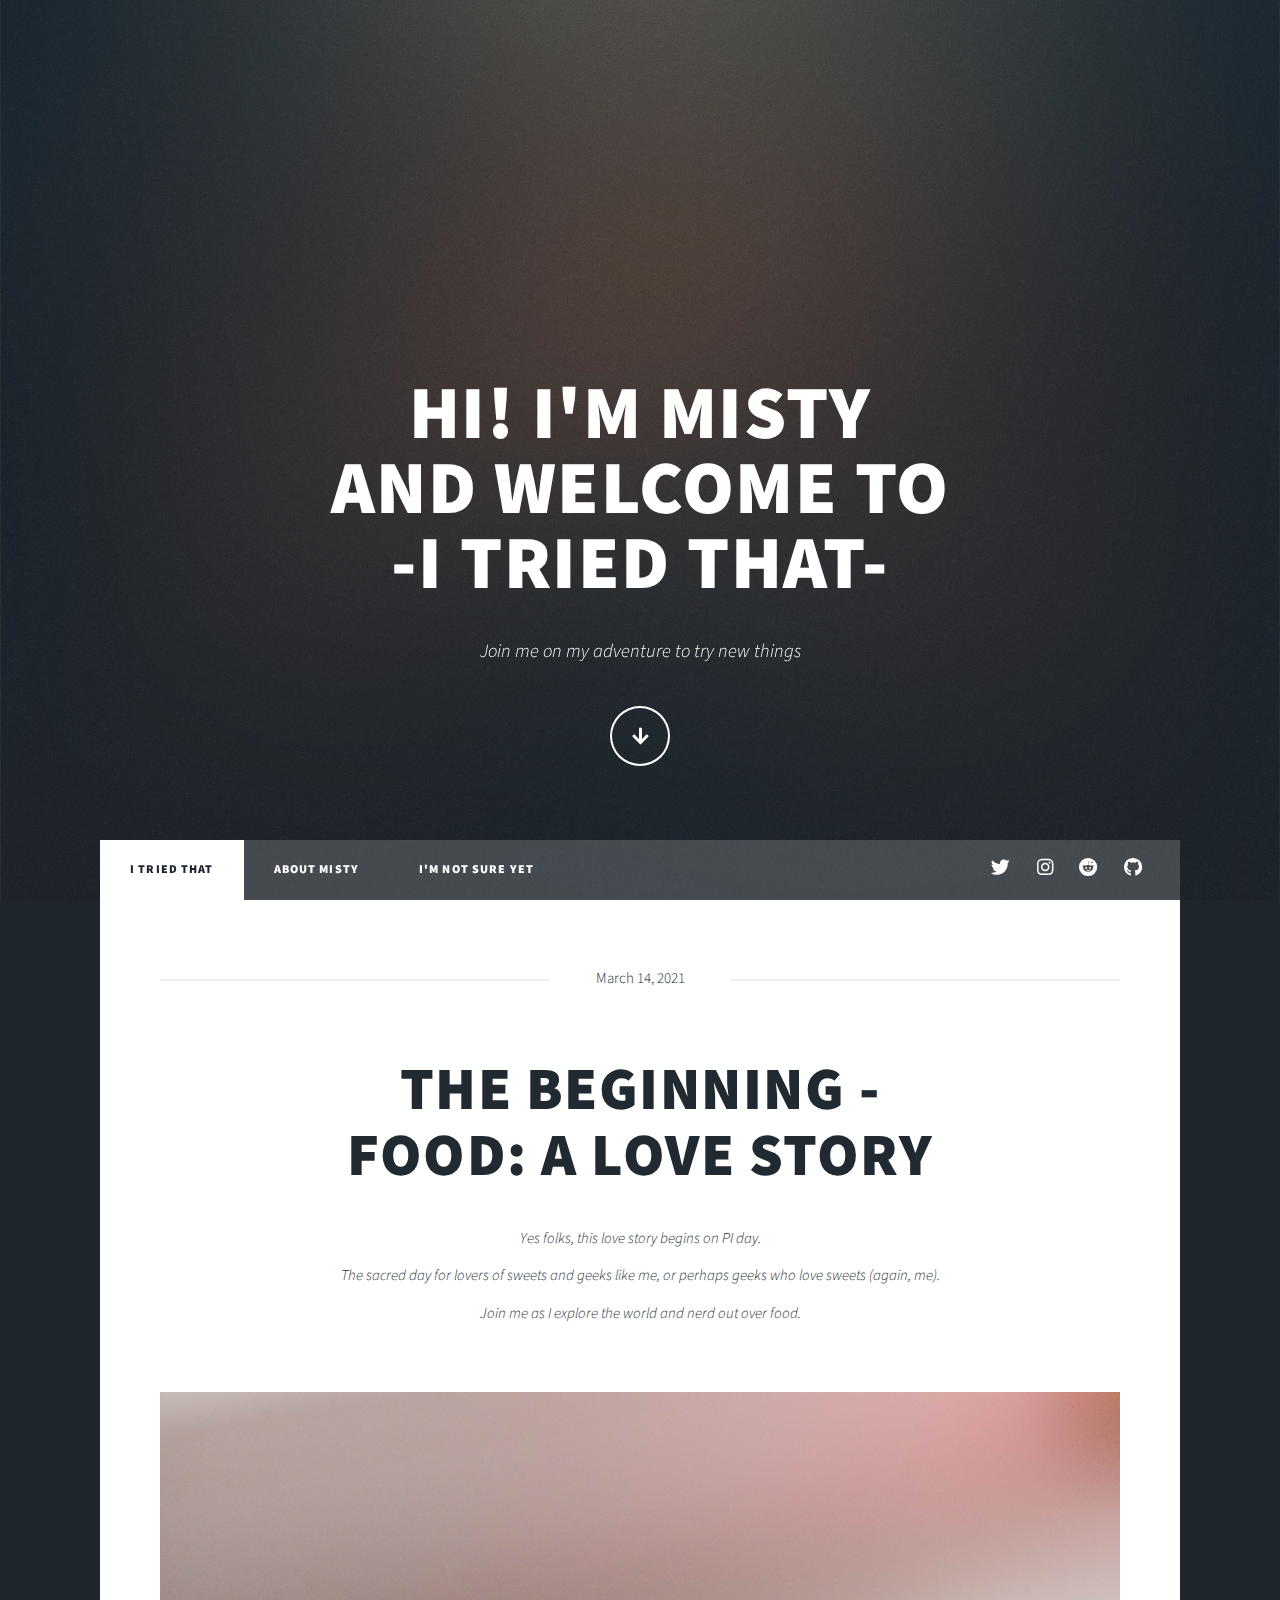
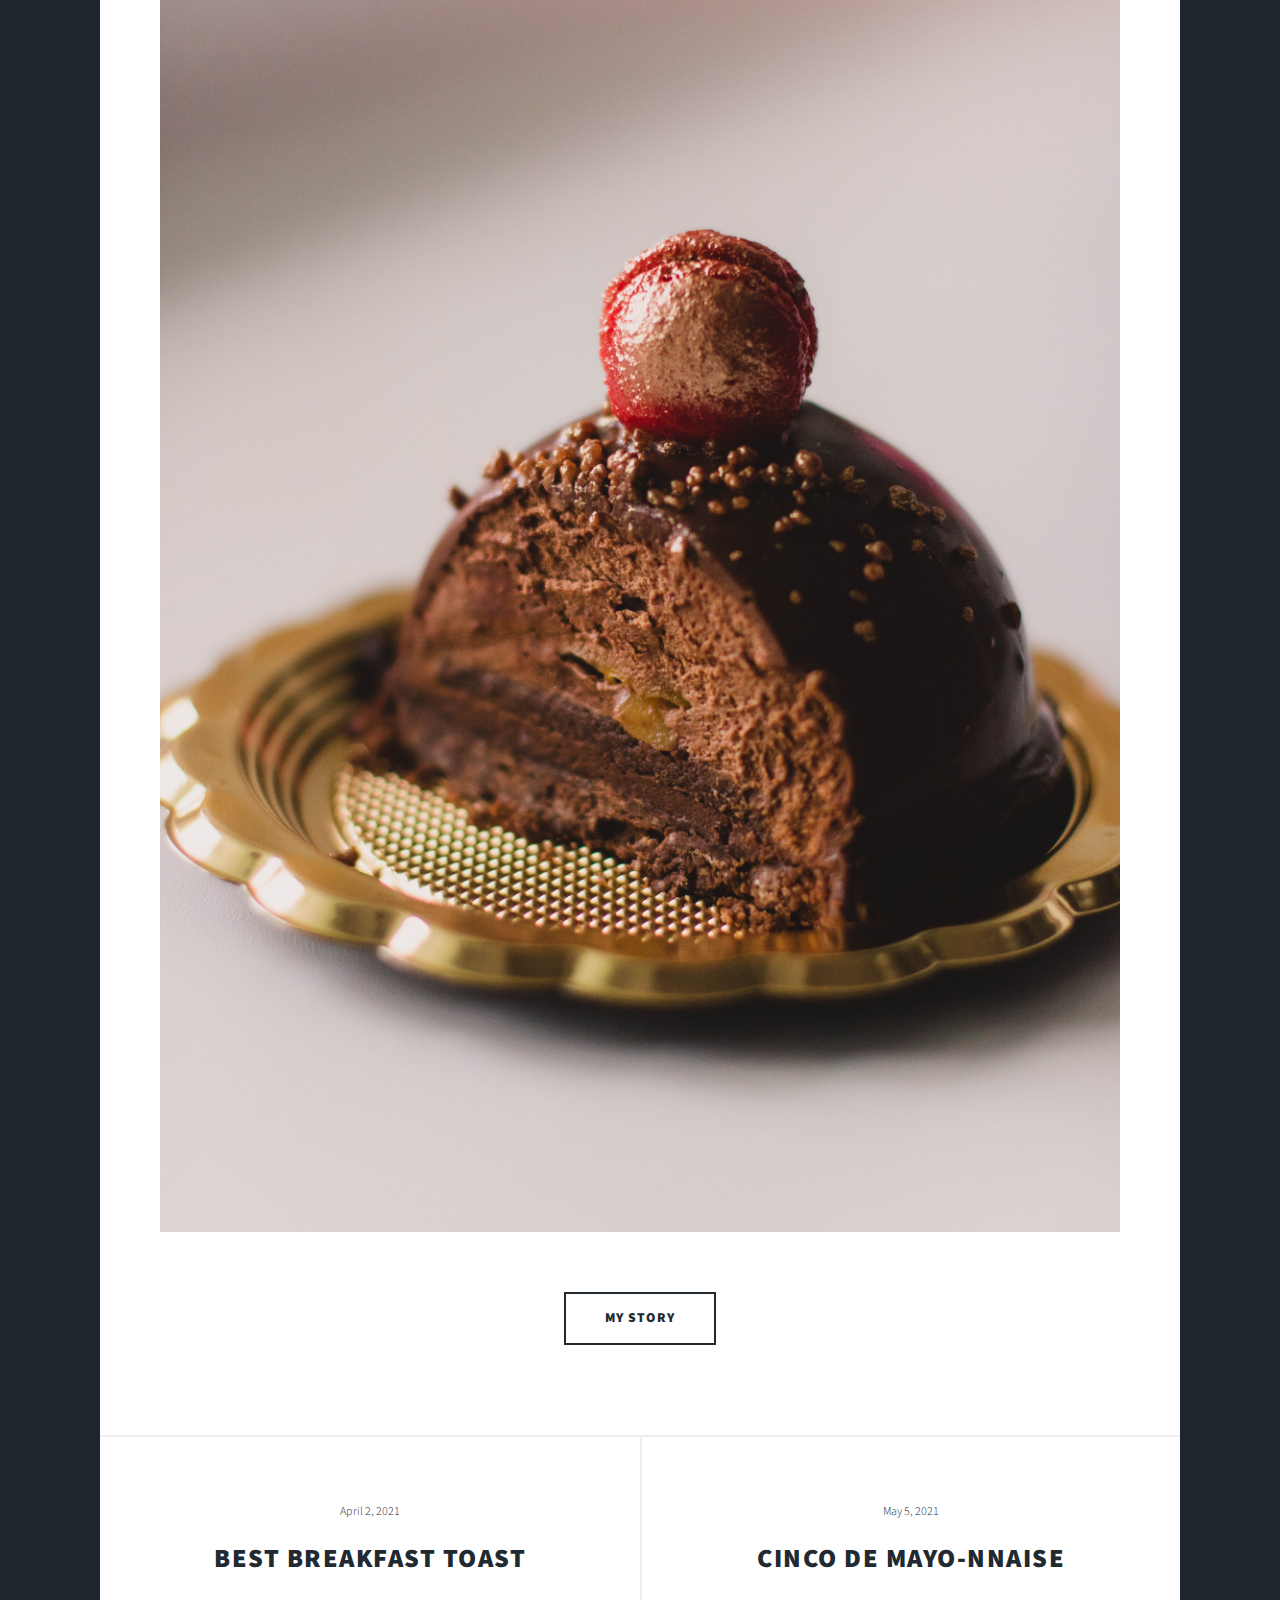
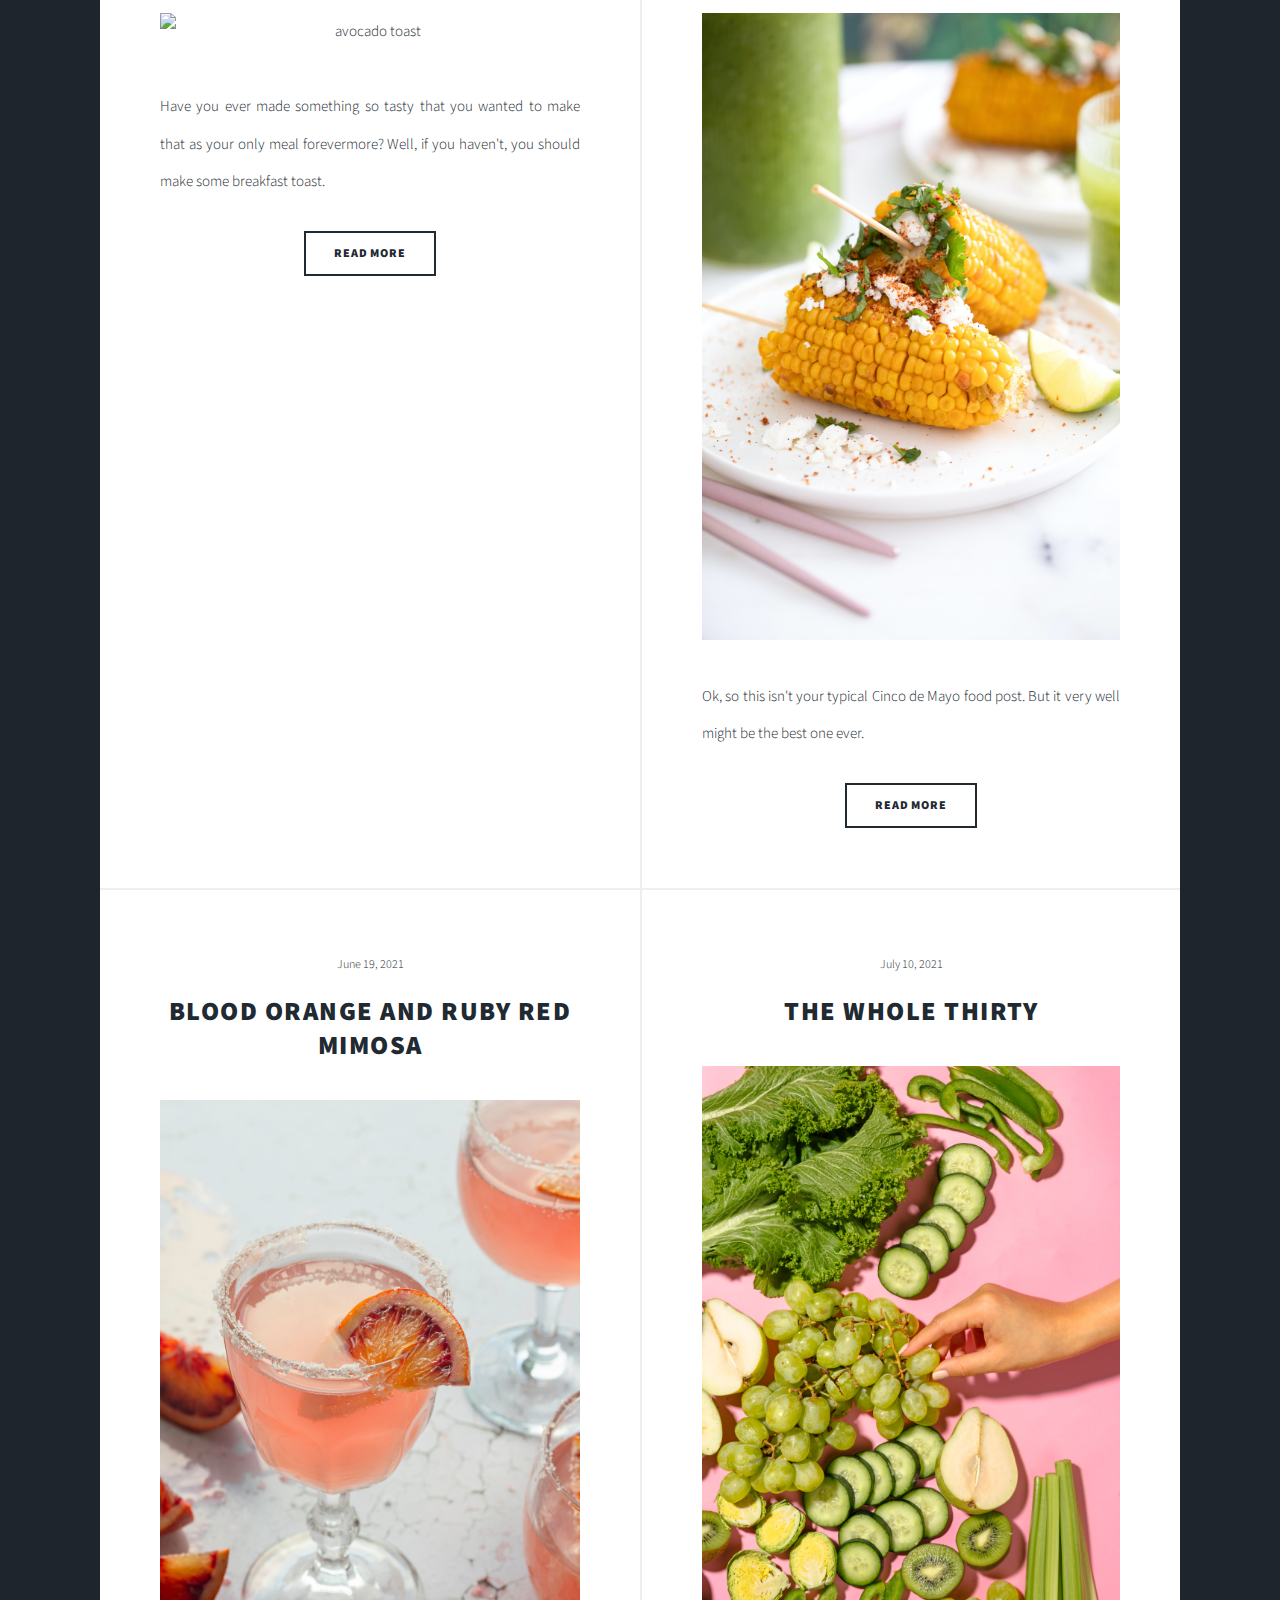
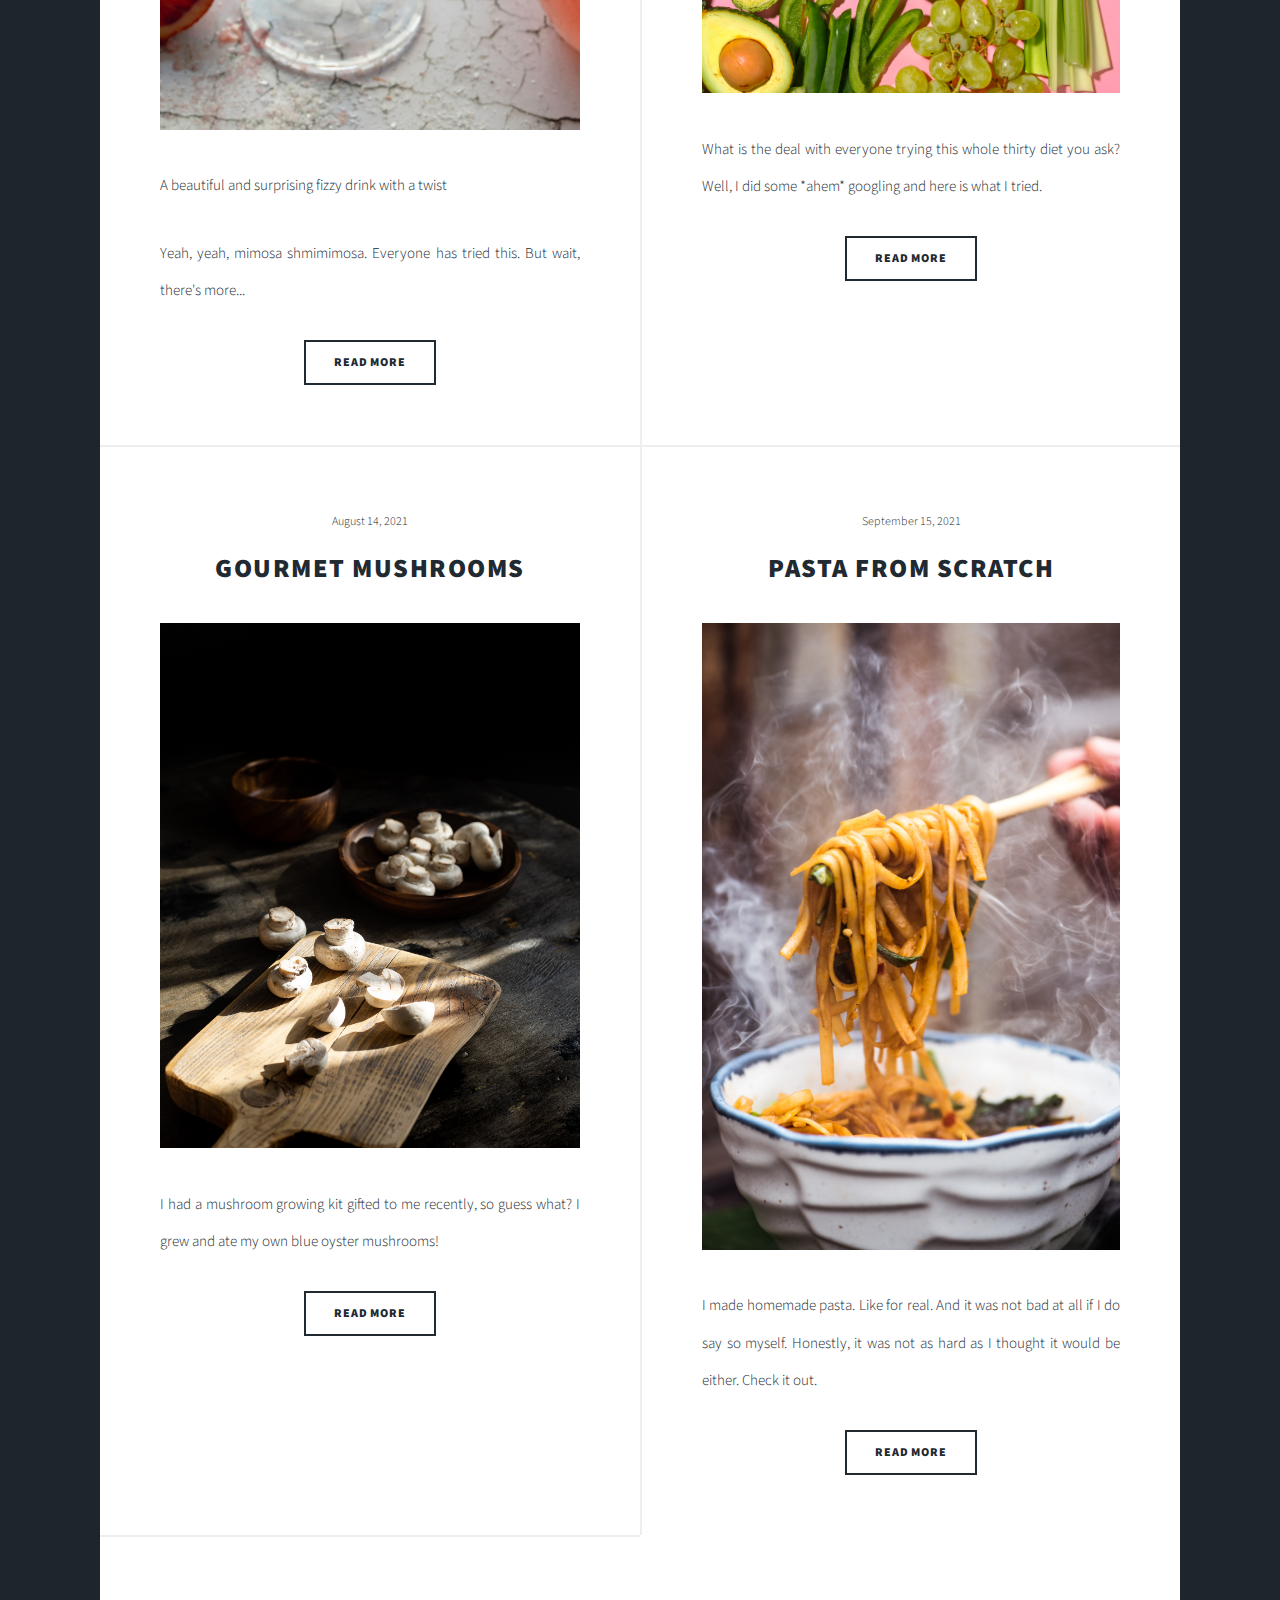
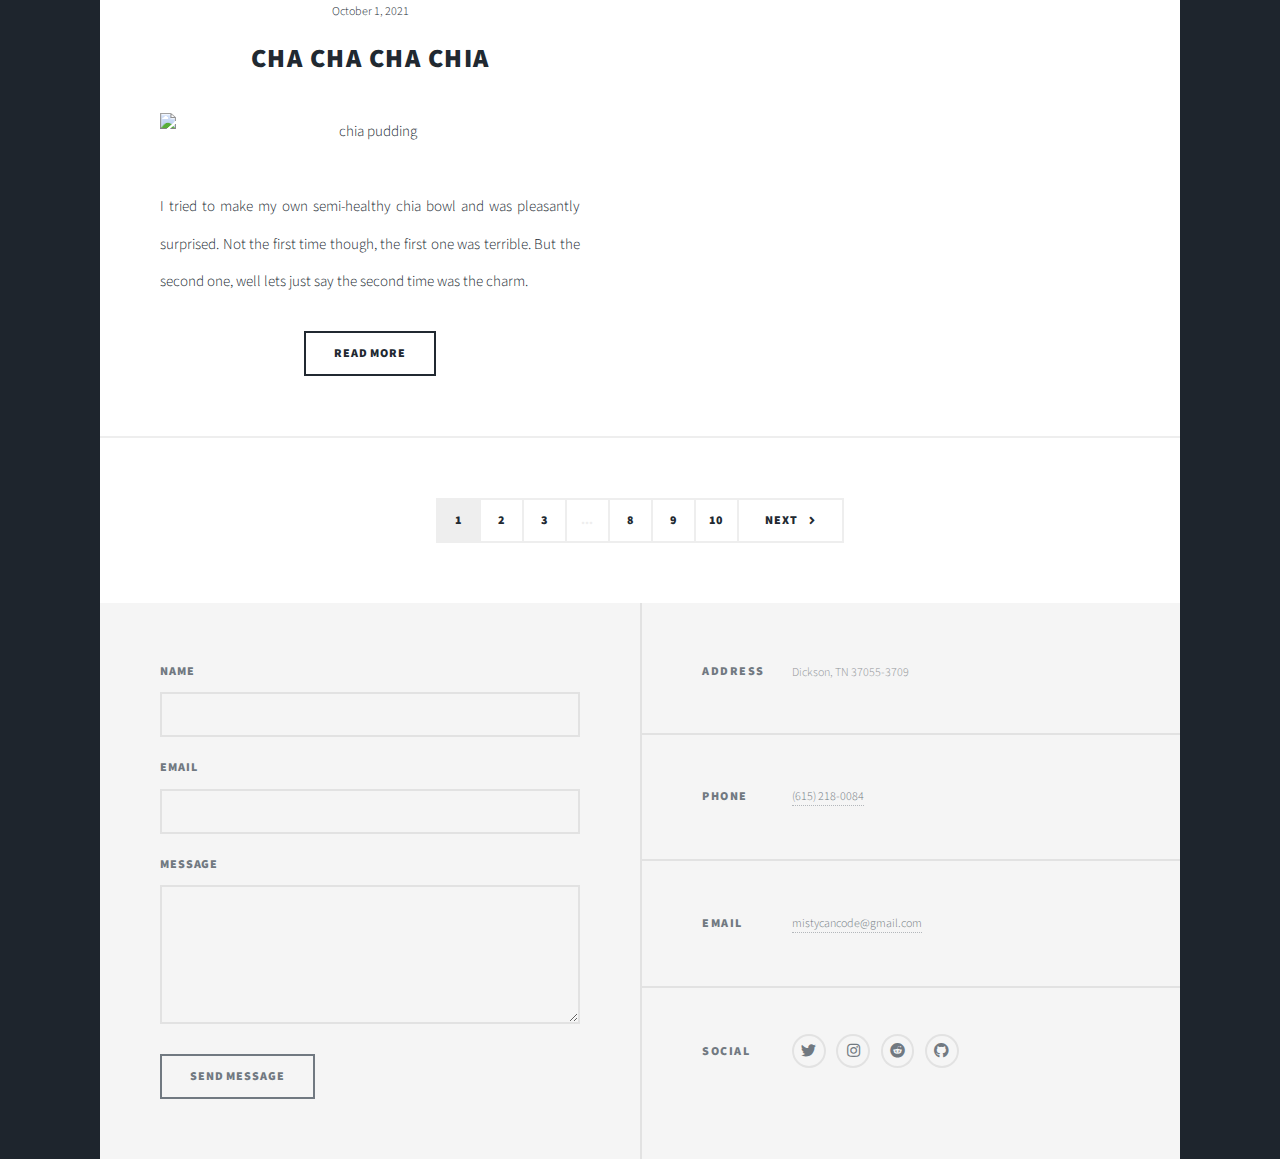
==== index.html @ fb995e31 "updated index page and all social links" ====
<!DOCTYPE HTML>

<html lang="en">
	<head>
		<title>I Tried That - The Blog</title>
		<meta charset="utf-8" />
		<meta name="viewport" content="width=device-width, initial-scale=1, user-scalable=no" />
		<link rel="stylesheet" href="css/food.css" />
		<noscript><link rel="stylesheet" href="css/noscript.css" /></noscript>
	</head>
	<body class="is-preload">

		<!-- Wrapper -->
			<div id="wrapper" class="fade-in">

				<!-- Intro -->
					<div id="intro">
						<h1>Hi! I'm Misty<br />and welcome to <br/>-i tried that-</h1>
						<p>Join me on my adventure to try new things</p>
						<ul class="actions">
							<li><a href="#header" class="button icon solid solo fa-arrow-down scrolly">Continue</a></li>
						</ul>
					</div>

				<!-- Header -->
					<header id="header">
						<a href="index.html" class="logo">I tried that!</a>
					</header>

				<!-- Nav -->
					<nav id="nav">
						<ul class="links">
							<li class="active"><a href="index.html">I tried that</a></li>
							<li><a href="about.html">about misty</a></li>
							<li><a href="elements.html">i'm not sure yet</a></li>
							<!-- <li class="active"><a href="chia.html">Posts</a></li> -->
						</ul>
						<ul class="icons">
							<li><a href="http://twitter.com/mistycancode" class="icon brands fa-twitter"><span class="label">Twitter</span></a></li>
							<li><a href="http://instagram.com/me_be_we_n_lee" class="icon brands fa-instagram"><span class="label">Instagram</span></a></li>
							<li><a href="http://reddit.com/imatropos" class="icon brands fa-reddit"><span class="label">Reddit</span></a></li>
							<li><a href="https://github.com/mistycancode" class="icon brands fa-github"><span class="label">GitHub</span></a></li>
						</ul>
					</nav>

				<!-- Main -->
					<div id="main">

						<!-- Featured Post -->
							<article class="post featured">
								<header class="major">
									<span class="date">March 14, 2021</span>
									<h2><a href="#">The beginning - <br />food: a love story</a></h2>
									<p>Yes folks, this love story begins on PI day. <br />
									The sacred day for lovers of sweets and geeks like me, or perhaps geeks who love sweets (again, me).<br />Join me as I explore the world and nerd out over food.</p>
								</header>
								<a href="about.html" class="image main"><img src="img/decadence.jpg" alt="decadent chocolate cake" /></a>
								<ul class="actions special">
									<li><a href="about.html" class="button large">My Story</a></li>
								</ul>
							</article>

						<!-- Posts -->
							<section class="posts">
								<article>
									<header>
										<span class="date">April 2, 2021</span>
										<h2><a href="breakfastToast.html">Best Breakfast Toast</a></h2>
									</header>
									<a href="breakfastToast.html" class="image fit"><img src="img/bestBreakfastToast.jpg" alt="avocado toast" /></a>
									<p>Have you ever made something so tasty that you wanted to make that as your only meal forevermore? Well, if you haven't, you should make some breakfast toast. </p>
									<ul class="actions special">
										<li><a href="breakfastToast.html" class="button">Read More</a></li>
									</ul>
								</article>
								<article>
									<header>
										<span class="date">May 5, 2021</span>
										<h2><a href="breakfastToast.html">Cinco de Mayo-nnaise</a></h2>
									</header>
									<a href="streetCorn.html" class="image fit"><img src="img/streetCorn.jpg" alt="mexican street corn" /></a>
									<p>Ok, so this isn't your typical Cinco de Mayo food post. But it very well might be the best one ever.</p>
									<ul class="actions special">
										<li><a href="streetCorn.html" class="button">Read More</a></li>
									</ul>
								</article>
								<article>
									<header>
										<span class="date">June 19, 2021</span>
										<h2><a href="bloodOrange.html">Blood orange and ruby red mimosa</a></h2>
									</header>
									<a href="bloodOrange.html" class="image fit"><img src="img/bloodOrangeAndGrapefruitDrink.jpg" alt="blood orange mimosa" /></a>
									<p>A beautiful and surprising fizzy drink with a twist</p>
									<p>Yeah, yeah, mimosa shmimimosa. Everyone has tried this. But wait, there's more...</p>
									<ul class="actions special">
										<li><a href="bloodOrange.html" class="button">Read More</a></li>
									</ul>
								</article>
								<article>
									<header>
										<span class="date">July 10, 2021</span>
										<h2><a href="wholeThirty.html">the whole thirty</a></h2>
									</header>
									<a href="wholeThirty.html" class="image fit"><img src="img/theWholeThirty.jpg" alt="green vegetables" /></a>
									<p>What is the deal with everyone trying this whole thirty diet you ask?  Well, I did some *ahem* googling and here is what I tried.</p>
									<ul class="actions special">
										<li><a href="wholeThirty.html" class="button">read more</a></li>
									</ul>
								</article>
								<article>
									<header>
										<span class="date">August 14, 2021</span>
										<h2><a href="mushrooms.html">Gourmet Mushrooms</a></h2>
									</header>
									<a href="mushrooms.html" class="image fit"><img src="img/mushrooms.jpg" alt="mushrooms" /></a>
									<p>I had a mushroom growing kit gifted to me recently, so guess what? I grew and ate my own blue oyster mushrooms! </p>
									<ul class="actions special">
										<li><a href="mushrooms.html" class="button">Read More</a></li>
									</ul>
								</article>
								<article>
									<header>
										<span class="date">September 15, 2021</span>
										<h2><a href="pasta.html">Pasta from scratch</a></h2>
									</header>
									<a href="pasta.html" class="image fit"><img src="img/pasta.jpg" alt="pasta" /></a>
									<p>I made homemade pasta. Like for real. And it was not bad at all if I do say so myself. Honestly, it was not as hard as I thought it would be either. Check it out.</p>
									<ul class="actions special">
										<li><a href="pasta.html" class="button">read more</a></li>
									</ul>
								</article>
								<article>
									<header>
										<span class="date">October 1, 2021</span>
										<h2><a href="chia.html">Cha Cha Cha chia</a></h2>
									</header>
									<a href="chia.html" class="image fit"><img src="img/chiaBowl.jpg" alt="chia pudding" /></a>
									<p>I tried to make my own semi-healthy chia bowl and was pleasantly surprised. Not the first time though, the first one was terrible. But the second one, well lets just say the second time was the charm.</p>
									<ul class="actions special">
										<li><a href="chia.html" class="button">read more</a></li>
									</ul>
								</article>
							</section>

						<!-- Footer -->
							<footer>
								<div class="pagination">
									<!--<a href="#" class="previous">Prev</a>-->
									<a href="#" class="page active">1</a>
									<a href="#" class="page">2</a>
									<a href="#" class="page">3</a>
									<span class="extra">&hellip;</span>
									<a href="#" class="page">8</a>
									<a href="#" class="page">9</a>
									<a href="#" class="page">10</a>
									<a href="#" class="next">Next</a>
								</div>
							</footer>

					</div>

				<!-- Footer -->
					<footer id="footer">
						<section>
							<form method="post" action="#">
								<div class="fields">
									<div class="field">
										<label for="name">Name</label>
										<input type="text" name="name" id="name" />
									</div>
									<div class="field">
										<label for="email">Email</label>
										<input type="text" name="email" id="email" />
									</div>
									<div class="field">
										<label for="message">Message</label>
										<textarea name="message" id="message" rows="3"></textarea>
									</div>
								</div>
								<ul class="actions">
									<li><input type="submit" value="Send Message" /></li>
								</ul>
							</form>
						</section>
						<section class="split contact">
							<section class="alt">
								<h3>Address</h3>
								<p>Dickson, TN 37055-3709</p>
							</section>
							<section>
								<h3>Phone</h3>
								<p><a href="tel:+6152180084">(615) 218-0084</a></p>
							</section>
							<section>
								<h3>Email</h3>
								<p><a href="mailto:mistycancode@gmail.com">mistycancode@gmail.com</a></p>
							</section>
							<section>
								<h3>Social</h3>
								<ul class="icons alt">
									<li><a href="http://twitter.com/mistycancode" class="icon brands alt fa-twitter"><span class="label">Twitter</span></a></li>
									<li><a href="http://instagram.com/me_be_we_n_lee" class="icon brands alt fa-instagram"><span class="label">Instagram</span></a></li>
									<li><a href="http://reddit.com/imatropos" class="icon brands alt fa-reddit"><span class="label">Reddit</span></a></li>
									<li><a href="https://github.com/mistycancode" class="icon brands alt fa-github"><span class="label">GitHub</span></a></li>
								</ul>
							</section>
						</section>
					</footer>

			</div>

		<!-- Scripts -->
			<script src="js/jquery.min.js"></script>
			<script src="js/jquery.scrollex.min.js"></script>
			<script src="js/jquery.scrolly.min.js"></script>
			<script src="js/browser.min.js"></script>
			<script src="js/breakpoints.min.js"></script>
			<script src="js/util.js"></script>
			<script src="js/main.js"></script>

	</body>
</html>
---- css/food.css ----
@import url(fontawesome-all.min.css);

@import url('https://fonts.googleapis.com/css2?family=Noto+Serif+Display:ital,wght@0,400;0,500;0,600;0,800;1,400;1,600;1,800&family=Source+Sans+Pro:wght@900&display=swap');

/* http://meyerweb.com/eric/tools/css/reset/
   v2.0 | 20110126
   License: none (public domain)
*/


html, body, div, span, applet, object,
iframe, h1, h2, h3, h4, h5, h6, p, blockquote,
pre, a, abbr, acronym, address, big, cite,
code, del, dfn, em, img, ins, kbd, q, s, samp,
small, strike, strong, sub, sup, tt, var, b,
u, i, center, dl, dt, dd, ol, ul, li, fieldset,
form, label, legend, table, caption, tbody,
tfoot, thead, tr, th, td, article, aside,
canvas, details, embed, figure, figcaption,
footer, header, hgroup, menu, nav, output, ruby,
section, summary, time, mark, audio, video {
	margin: 0;
	padding: 0;
	border: 0;
	font-size: 100%;
	font: inherit;
	vertical-align: baseline;}

article, aside, details, figcaption, figure,
footer, header, hgroup, menu, nav, section {
	display: block;}

body {
	line-height: 1;
}

ol, ul {
	list-style: none;
}

blockquote, q {
	quotes: none;
}

	blockquote:before, blockquote:after, q:before, q:after {
		content: '';
		content: none;
	}

table {
	border-collapse: collapse;
	border-spacing: 0;
}
/* Box Model Hack */
* {
	box-sizing: border-box;
  }
  
  /* Clear fix hack */
  .clearfix:after {
	   content: ".";
	   display: block;
	   clear: both;
	   visibility: hidden;
	   line-height: 0;
	   height: 0;
  }
  
  .clear {
	  clear: both;
  }

body {
	-webkit-text-size-adjust: none;
}

mark {
	background-color: transparent;
	color: inherit;
}

input::-moz-focus-inner {
	border: 0;
	padding: 0;
}

input, select, textarea {
	-moz-appearance: none;
	-webkit-appearance: none;
	-ms-appearance: none;
	appearance: none;
}

/* Basic */

	 @-ms-viewport{
		width: device-width;
	} 

	body {
		-ms-overflow-style: scrollbar;
	}

	@media screen and (max-width: 480px) {

		html, body {
			min-width: 320px;
		}

	}

	html {
		box-sizing: border-box;
	}

	*, *:before, *:after {
		box-sizing: inherit;
	}

	body {
		background-color: #1e252d;
	}

		body.is-preload *, body.is-preload *:before, body.is-preload *:after {
			-moz-animation: none !important;
			-webkit-animation: none !important;
			-ms-animation: none !important;
			animation: none !important;
			-moz-transition: none !important;
			-webkit-transition: none !important;
			-ms-transition: none !important;
			transition: none !important;
		}

/* Type */

	html {
		font-size: 21px;
	}

		@media screen and (max-width: 1680px) {

			html {
				font-size: 17px;
			}

		}

		@media screen and (max-width: 1280px) {

			html {
				font-size: 15px;
			}

		}

		@media screen and (max-width: 360px) {

			html {
				font-size: 13px;
			}

		}

	body {
		color: #212931;
	}

	body, input, select, textarea {
		font-family: "Source Sans Pro", Helvetica, sans-serif;
		font-weight: 300;
		font-size: 1rem;
		line-height: 2.5;
	}

	a {
		-moz-transition: color 0.2s ease-in-out, background-color 0.2s ease-in-out, border-color 0.2s ease-in-out, box-shadow 0.2s ease-in-out;
		-webkit-transition: color 0.2s ease-in-out, background-color 0.2s ease-in-out, border-color 0.2s ease-in-out, box-shadow 0.2s ease-in-out;
		-ms-transition: color 0.2s ease-in-out, background-color 0.2s ease-in-out, border-color 0.2s ease-in-out, box-shadow 0.2s ease-in-out;
		transition: color 0.2s ease-in-out, background-color 0.2s ease-in-out, border-color 0.2s ease-in-out, box-shadow 0.2s ease-in-out;
		border-bottom: dotted 1px;
		text-decoration: none;
	}

		a:hover {
			border-bottom-color: transparent;
		}

	strong, b {
		font-weight: 600;
	}

	em, i {
		font-style: italic;
	}

	p {
		text-align: justify;
		margin: 0 0 2rem 0;
	}

	h1, h2, h3, h4, h5, h6 {
		font-family: "Source Sans Pro", Helvetica, sans-serif;
		font-weight: 900;
		line-height: 1.5;
		letter-spacing: 0.1rem;
		text-transform: uppercase;
		margin: 0 0 1rem 0;
	}

		h1 a, h2 a, h3 a, h4 a, h5 a, h6 a {
			border-bottom: 0;
			color: inherit;
			text-decoration: none;
		}

	h1 {
		font-size: 4rem;
		line-height: 1.1;
		margin: 0 0 2rem 0;
	}

	h2 {
		font-size: 1.75rem;
		line-height: 1.3;
		margin: 0 0 1.5rem 0;
	}

	h3 {
		font-size: 1.25rem;
		margin: 0 0 1.5rem 0;
	}

	h4 {
		font-size: 1rem;
	}

	h5 {
		font-size: 0.9rem;
	}

	h6 {
		font-size: 0.8rem;
	}

	sub {
		font-size: 0.8rem;
		position: relative;
		top: 0.5rem;
	}

	sup {
		font-size: 0.8rem;
		position: relative;
		top: -0.5rem;
	}

	blockquote {
		border-left: solid 4px;
		font-style: italic;
		margin: 0 0 2rem 0;
		padding: 0.5rem 0 0.5rem 2rem;
	}

	code {
		border: solid 2px;
		font-family: "Courier New", monospace;
		font-size: 0.9rem;
		margin: 0 0.25rem;
		padding: 0.25rem 0.65rem;
	}

	pre {
		-webkit-overflow-scrolling: touch;
		font-family: "Courier New", monospace;
		font-size: 0.9rem;
		margin: 0 0 2rem 0;
	}

		pre code {
			display: block;
			line-height: 1.75;
			padding: 1rem 1.5rem;
			overflow-x: auto;
		}

	hr {
		border: 0;
		border-bottom: solid 2px;
		margin: 3rem 0;
	}

		hr.major {
			margin: 5rem 0;
		}

	.align-left {
		text-align: left;
	}

	.align-center {
		text-align: center;
	}

	.align-right {
		text-align: right;
	}

	input, select, textarea {
		color: #212931;
	}

	a {
		color: #212931;
		border-bottom-color: rgba(33, 41, 49, 0.5);
	}

		a:hover {
			border-bottom-color: transparent;
			color: #18bfef !important;
		}

	strong, b {
		color: #212931;
	}

	h1, h2, h3, h4, h5, h6 {
		color: #212931;
	}

	blockquote {
		border-left-color: #eeeeee;
	}

	code {
		background: rgba(220, 220, 220, 0.25);
		border-color: #eeeeee;
	}

	hr {
		border-bottom-color: #eeeeee;
	}

/* Row */

	.row {
		display: flex;
		flex-wrap: wrap;
		box-sizing: border-box;
		align-items: stretch;
	}

		.row > * {
			box-sizing: border-box;
		}

		.row.gtr-uniform > * > :last-child {
			margin-bottom: 0;
		}

		.row.aln-left {
			justify-content: flex-start;
		}

		.row.aln-center {
			justify-content: center;
		}

		.row.aln-right {
			justify-content: flex-end;
		}

		.row.aln-top {
			align-items: flex-start;
		}

		.row.aln-middle {
			align-items: center;
		}

		.row.aln-bottom {
			align-items: flex-end;
		}

		.row > .imp {
			order: -1;
		}

		.row > .col-1 {
			width: 8.33333%;
		}

		.row > .off-1 {
			margin-left: 8.33333%;
		}

		.row > .col-2 {
			width: 16.66667%;
		}

		.row > .off-2 {
			margin-left: 16.66667%;
		}

		.row > .col-3 {
			width: 25%;
		}

		.row > .off-3 {
			margin-left: 25%;
		}

		.row > .col-4 {
			width: 33.33333%;
		}

		.row > .off-4 {
			margin-left: 33.33333%;
		}

		.row > .col-5 {
			width: 41.66667%;
		}

		.row > .off-5 {
			margin-left: 41.66667%;
		}

		.row > .col-6 {
			width: 50%;
		}

		.row > .off-6 {
			margin-left: 50%;
		}

		.row > .col-7 {
			width: 58.33333%;
		}

		.row > .off-7 {
			margin-left: 58.33333%;
		}

		.row > .col-8 {
			width: 66.66667%;
		}

		.row > .off-8 {
			margin-left: 66.66667%;
		}

		.row > .col-9 {
			width: 75%;
		}

		.row > .off-9 {
			margin-left: 75%;
		}

		.row > .col-10 {
			width: 83.33333%;
		}

		.row > .off-10 {
			margin-left: 83.33333%;
		}

		.row > .col-11 {
			width: 91.66667%;
		}

		.row > .off-11 {
			margin-left: 91.66667%;
		}

		.row > .col-12 {
			width: 100%;
		}

		.row > .off-12 {
			margin-left: 100%;
		}

		.row.gtr-0 {
			margin-top: 0;
			margin-left: 0rem;
		}

			.row.gtr-0 > * {
				padding: 0 0 0 0rem;
			}

			.row.gtr-0.gtr-uniform {
				margin-top: 0rem;
			}

				.row.gtr-0.gtr-uniform > * {
					padding-top: 0rem;
				}

		.row.gtr-25 {
			margin-top: 0;
			margin-left: -0.375rem;
		}

			.row.gtr-25 > * {
				padding: 0 0 0 0.375rem;
			}

			.row.gtr-25.gtr-uniform {
				margin-top: -0.375rem;
			}

				.row.gtr-25.gtr-uniform > * {
					padding-top: 0.375rem;
				}

		.row.gtr-50 {
			margin-top: 0;
			margin-left: -0.75rem;
		}

			.row.gtr-50 > * {
				padding: 0 0 0 0.75rem;
			}

			.row.gtr-50.gtr-uniform {
				margin-top: -0.75rem;
			}

				.row.gtr-50.gtr-uniform > * {
					padding-top: 0.75rem;
				}

		.row {
			margin-top: 0;
			margin-left: -1.5rem;
		}

			.row > * {
				padding: 0 0 0 1.5rem;
			}

			.row.gtr-uniform {
				margin-top: -1.5rem;
			}

				.row.gtr-uniform > * {
					padding-top: 1.5rem;
				}

		.row.gtr-150 {
			margin-top: 0;
			margin-left: -2.25rem;
		}

			.row.gtr-150 > * {
				padding: 0 0 0 2.25rem;
			}

			.row.gtr-150.gtr-uniform {
				margin-top: -2.25rem;
			}

				.row.gtr-150.gtr-uniform > * {
					padding-top: 2.25rem;
				}

		.row.gtr-200 {
			margin-top: 0;
			margin-left: -3rem;
		}

			.row.gtr-200 > * {
				padding: 0 0 0 3rem;
			}

			.row.gtr-200.gtr-uniform {
				margin-top: -3rem;
			}

				.row.gtr-200.gtr-uniform > * {
					padding-top: 3rem;
				}

		@media screen and (max-width: 1680px) {

			.row {
				display: flex;
				flex-wrap: wrap;
				box-sizing: border-box;
				align-items: stretch;
			}

				.row > * {
					box-sizing: border-box;
				}

				.row.gtr-uniform > * > :last-child {
					margin-bottom: 0;
				}

				.row.aln-left {
					justify-content: flex-start;
				}

				.row.aln-center {
					justify-content: center;
				}

				.row.aln-right {
					justify-content: flex-end;
				}

				.row.aln-top {
					align-items: flex-start;
				}

				.row.aln-middle {
					align-items: center;
				}

				.row.aln-bottom {
					align-items: flex-end;
				}

				.row > .imp-xlarge {
					order: -1;
				}

				.row > .col-1-xlarge {
					width: 8.33333%;
				}

				.row > .off-1-xlarge {
					margin-left: 8.33333%;
				}

				.row > .col-2-xlarge {
					width: 16.66667%;
				}

				.row > .off-2-xlarge {
					margin-left: 16.66667%;
				}

				.row > .col-3-xlarge {
					width: 25%;
				}

				.row > .off-3-xlarge {
					margin-left: 25%;
				}

				.row > .col-4-xlarge {
					width: 33.33333%;
				}

				.row > .off-4-xlarge {
					margin-left: 33.33333%;
				}

				.row > .col-5-xlarge {
					width: 41.66667%;
				}

				.row > .off-5-xlarge {
					margin-left: 41.66667%;
				}

				.row > .col-6-xlarge {
					width: 50%;
				}

				.row > .off-6-xlarge {
					margin-left: 50%;
				}

				.row > .col-7-xlarge {
					width: 58.33333%;
				}

				.row > .off-7-xlarge {
					margin-left: 58.33333%;
				}

				.row > .col-8-xlarge {
					width: 66.66667%;
				}

				.row > .off-8-xlarge {
					margin-left: 66.66667%;
				}

				.row > .col-9-xlarge {
					width: 75%;
				}

				.row > .off-9-xlarge {
					margin-left: 75%;
				}

				.row > .col-10-xlarge {
					width: 83.33333%;
				}

				.row > .off-10-xlarge {
					margin-left: 83.33333%;
				}

				.row > .col-11-xlarge {
					width: 91.66667%;
				}

				.row > .off-11-xlarge {
					margin-left: 91.66667%;
				}

				.row > .col-12-xlarge {
					width: 100%;
				}

				.row > .off-12-xlarge {
					margin-left: 100%;
				}

				.row.gtr-0 {
					margin-top: 0;
					margin-left: 0rem;
				}

					.row.gtr-0 > * {
						padding: 0 0 0 0rem;
					}

					.row.gtr-0.gtr-uniform {
						margin-top: 0rem;
					}

						.row.gtr-0.gtr-uniform > * {
							padding-top: 0rem;
						}

				.row.gtr-25 {
					margin-top: 0;
					margin-left: -0.375rem;
				}

					.row.gtr-25 > * {
						padding: 0 0 0 0.375rem;
					}

					.row.gtr-25.gtr-uniform {
						margin-top: -0.375rem;
					}

						.row.gtr-25.gtr-uniform > * {
							padding-top: 0.375rem;
						}

				.row.gtr-50 {
					margin-top: 0;
					margin-left: -0.75rem;
				}

					.row.gtr-50 > * {
						padding: 0 0 0 0.75rem;
					}

					.row.gtr-50.gtr-uniform {
						margin-top: -0.75rem;
					}

						.row.gtr-50.gtr-uniform > * {
							padding-top: 0.75rem;
						}

				.row {
					margin-top: 0;
					margin-left: -1.5rem;
				}

					.row > * {
						padding: 0 0 0 1.5rem;
					}

					.row.gtr-uniform {
						margin-top: -1.5rem;
					}

						.row.gtr-uniform > * {
							padding-top: 1.5rem;
						}

				.row.gtr-150 {
					margin-top: 0;
					margin-left: -2.25rem;
				}

					.row.gtr-150 > * {
						padding: 0 0 0 2.25rem;
					}

					.row.gtr-150.gtr-uniform {
						margin-top: -2.25rem;
					}

						.row.gtr-150.gtr-uniform > * {
							padding-top: 2.25rem;
						}

				.row.gtr-200 {
					margin-top: 0;
					margin-left: -3rem;
				}

					.row.gtr-200 > * {
						padding: 0 0 0 3rem;
					}

					.row.gtr-200.gtr-uniform {
						margin-top: -3rem;
					}

						.row.gtr-200.gtr-uniform > * {
							padding-top: 3rem;
						}

		}

		@media screen and (max-width: 1280px) {

			.row {
				display: flex;
				flex-wrap: wrap;
				box-sizing: border-box;
				align-items: stretch;
			}

				.row > * {
					box-sizing: border-box;
				}

				.row.gtr-uniform > * > :last-child {
					margin-bottom: 0;
				}

				.row.aln-left {
					justify-content: flex-start;
				}

				.row.aln-center {
					justify-content: center;
				}

				.row.aln-right {
					justify-content: flex-end;
				}

				.row.aln-top {
					align-items: flex-start;
				}

				.row.aln-middle {
					align-items: center;
				}

				.row.aln-bottom {
					align-items: flex-end;
				}

				.row > .imp-large {
					order: -1;
				}

				.row > .col-1-large {
					width: 8.33333%;
				}

				.row > .off-1-large {
					margin-left: 8.33333%;
				}

				.row > .col-2-large {
					width: 16.66667%;
				}

				.row > .off-2-large {
					margin-left: 16.66667%;
				}

				.row > .col-3-large {
					width: 25%;
				}

				.row > .off-3-large {
					margin-left: 25%;
				}

				.row > .col-4-large {
					width: 33.33333%;
				}

				.row > .off-4-large {
					margin-left: 33.33333%;
				}

				.row > .col-5-large {
					width: 41.66667%;
				}

				.row > .off-5-large {
					margin-left: 41.66667%;
				}

				.row > .col-6-large {
					width: 50%;
				}

				.row > .off-6-large {
					margin-left: 50%;
				}

				.row > .col-7-large {
					width: 58.33333%;
				}

				.row > .off-7-large {
					margin-left: 58.33333%;
				}

				.row > .col-8-large {
					width: 66.66667%;
				}

				.row > .off-8-large {
					margin-left: 66.66667%;
				}

				.row > .col-9-large {
					width: 75%;
				}

				.row > .off-9-large {
					margin-left: 75%;
				}

				.row > .col-10-large {
					width: 83.33333%;
				}

				.row > .off-10-large {
					margin-left: 83.33333%;
				}

				.row > .col-11-large {
					width: 91.66667%;
				}

				.row > .off-11-large {
					margin-left: 91.66667%;
				}

				.row > .col-12-large {
					width: 100%;
				}

				.row > .off-12-large {
					margin-left: 100%;
				}

				.row.gtr-0 {
					margin-top: 0;
					margin-left: 0rem;
				}

					.row.gtr-0 > * {
						padding: 0 0 0 0rem;
					}

					.row.gtr-0.gtr-uniform {
						margin-top: 0rem;
					}

						.row.gtr-0.gtr-uniform > * {
							padding-top: 0rem;
						}

				.row.gtr-25 {
					margin-top: 0;
					margin-left: -0.375rem;
				}

					.row.gtr-25 > * {
						padding: 0 0 0 0.375rem;
					}

					.row.gtr-25.gtr-uniform {
						margin-top: -0.375rem;
					}

						.row.gtr-25.gtr-uniform > * {
							padding-top: 0.375rem;
						}

				.row.gtr-50 {
					margin-top: 0;
					margin-left: -0.75rem;
				}

					.row.gtr-50 > * {
						padding: 0 0 0 0.75rem;
					}

					.row.gtr-50.gtr-uniform {
						margin-top: -0.75rem;
					}

						.row.gtr-50.gtr-uniform > * {
							padding-top: 0.75rem;
						}

				.row {
					margin-top: 0;
					margin-left: -1.5rem;
				}

					.row > * {
						padding: 0 0 0 1.5rem;
					}

					.row.gtr-uniform {
						margin-top: -1.5rem;
					}

						.row.gtr-uniform > * {
							padding-top: 1.5rem;
						}

				.row.gtr-150 {
					margin-top: 0;
					margin-left: -2.25rem;
				}

					.row.gtr-150 > * {
						padding: 0 0 0 2.25rem;
					}

					.row.gtr-150.gtr-uniform {
						margin-top: -2.25rem;
					}

						.row.gtr-150.gtr-uniform > * {
							padding-top: 2.25rem;
						}

				.row.gtr-200 {
					margin-top: 0;
					margin-left: -3rem;
				}

					.row.gtr-200 > * {
						padding: 0 0 0 3rem;
					}

					.row.gtr-200.gtr-uniform {
						margin-top: -3rem;
					}

						.row.gtr-200.gtr-uniform > * {
							padding-top: 3rem;
						}

		}

		@media screen and (max-width: 980px) {

			.row {
				display: flex;
				flex-wrap: wrap;
				box-sizing: border-box;
				align-items: stretch;
			}

				.row > * {
					box-sizing: border-box;
				}

				.row.gtr-uniform > * > :last-child {
					margin-bottom: 0;
				}

				.row.aln-left {
					justify-content: flex-start;
				}

				.row.aln-center {
					justify-content: center;
				}

				.row.aln-right {
					justify-content: flex-end;
				}

				.row.aln-top {
					align-items: flex-start;
				}

				.row.aln-middle {
					align-items: center;
				}

				.row.aln-bottom {
					align-items: flex-end;
				}

				.row > .imp-medium {
					order: -1;
				}

				.row > .col-1-medium {
					width: 8.33333%;
				}

				.row > .off-1-medium {
					margin-left: 8.33333%;
				}

				.row > .col-2-medium {
					width: 16.66667%;
				}

				.row > .off-2-medium {
					margin-left: 16.66667%;
				}

				.row > .col-3-medium {
					width: 25%;
				}

				.row > .off-3-medium {
					margin-left: 25%;
				}

				.row > .col-4-medium {
					width: 33.33333%;
				}

				.row > .off-4-medium {
					margin-left: 33.33333%;
				}

				.row > .col-5-medium {
					width: 41.66667%;
				}

				.row > .off-5-medium {
					margin-left: 41.66667%;
				}

				.row > .col-6-medium {
					width: 50%;
				}

				.row > .off-6-medium {
					margin-left: 50%;
				}

				.row > .col-7-medium {
					width: 58.33333%;
				}

				.row > .off-7-medium {
					margin-left: 58.33333%;
				}

				.row > .col-8-medium {
					width: 66.66667%;
				}

				.row > .off-8-medium {
					margin-left: 66.66667%;
				}

				.row > .col-9-medium {
					width: 75%;
				}

				.row > .off-9-medium {
					margin-left: 75%;
				}

				.row > .col-10-medium {
					width: 83.33333%;
				}

				.row > .off-10-medium {
					margin-left: 83.33333%;
				}

				.row > .col-11-medium {
					width: 91.66667%;
				}

				.row > .off-11-medium {
					margin-left: 91.66667%;
				}

				.row > .col-12-medium {
					width: 100%;
				}

				.row > .off-12-medium {
					margin-left: 100%;
				}

				.row.gtr-0 {
					margin-top: 0;
					margin-left: 0rem;
				}

					.row.gtr-0 > * {
						padding: 0 0 0 0rem;
					}

					.row.gtr-0.gtr-uniform {
						margin-top: 0rem;
					}

						.row.gtr-0.gtr-uniform > * {
							padding-top: 0rem;
						}

				.row.gtr-25 {
					margin-top: 0;
					margin-left: -0.375rem;
				}

					.row.gtr-25 > * {
						padding: 0 0 0 0.375rem;
					}

					.row.gtr-25.gtr-uniform {
						margin-top: -0.375rem;
					}

						.row.gtr-25.gtr-uniform > * {
							padding-top: 0.375rem;
						}

				.row.gtr-50 {
					margin-top: 0;
					margin-left: -0.75rem;
				}

					.row.gtr-50 > * {
						padding: 0 0 0 0.75rem;
					}

					.row.gtr-50.gtr-uniform {
						margin-top: -0.75rem;
					}

						.row.gtr-50.gtr-uniform > * {
							padding-top: 0.75rem;
						}

				.row {
					margin-top: 0;
					margin-left: -1.5rem;
				}

					.row > * {
						padding: 0 0 0 1.5rem;
					}

					.row.gtr-uniform {
						margin-top: -1.5rem;
					}

						.row.gtr-uniform > * {
							padding-top: 1.5rem;
						}

				.row.gtr-150 {
					margin-top: 0;
					margin-left: -2.25rem;
				}

					.row.gtr-150 > * {
						padding: 0 0 0 2.25rem;
					}

					.row.gtr-150.gtr-uniform {
						margin-top: -2.25rem;
					}

						.row.gtr-150.gtr-uniform > * {
							padding-top: 2.25rem;
						}

				.row.gtr-200 {
					margin-top: 0;
					margin-left: -3rem;
				}

					.row.gtr-200 > * {
						padding: 0 0 0 3rem;
					}

					.row.gtr-200.gtr-uniform {
						margin-top: -3rem;
					}

						.row.gtr-200.gtr-uniform > * {
							padding-top: 3rem;
						}

		}

		@media screen and (max-width: 736px) {

			.row {
				display: flex;
				flex-wrap: wrap;
				box-sizing: border-box;
				align-items: stretch;
			}

				.row > * {
					box-sizing: border-box;
				}

				.row.gtr-uniform > * > :last-child {
					margin-bottom: 0;
				}

				.row.aln-left {
					justify-content: flex-start;
				}

				.row.aln-center {
					justify-content: center;
				}

				.row.aln-right {
					justify-content: flex-end;
				}

				.row.aln-top {
					align-items: flex-start;
				}

				.row.aln-middle {
					align-items: center;
				}

				.row.aln-bottom {
					align-items: flex-end;
				}

				.row > .imp-small {
					order: -1;
				}

				.row > .col-1-small {
					width: 8.33333%;
				}

				.row > .off-1-small {
					margin-left: 8.33333%;
				}

				.row > .col-2-small {
					width: 16.66667%;
				}

				.row > .off-2-small {
					margin-left: 16.66667%;
				}

				.row > .col-3-small {
					width: 25%;
				}

				.row > .off-3-small {
					margin-left: 25%;
				}

				.row > .col-4-small {
					width: 33.33333%;
				}

				.row > .off-4-small {
					margin-left: 33.33333%;
				}

				.row > .col-5-small {
					width: 41.66667%;
				}

				.row > .off-5-small {
					margin-left: 41.66667%;
				}

				.row > .col-6-small {
					width: 50%;
				}

				.row > .off-6-small {
					margin-left: 50%;
				}

				.row > .col-7-small {
					width: 58.33333%;
				}

				.row > .off-7-small {
					margin-left: 58.33333%;
				}

				.row > .col-8-small {
					width: 66.66667%;
				}

				.row > .off-8-small {
					margin-left: 66.66667%;
				}

				.row > .col-9-small {
					width: 75%;
				}

				.row > .off-9-small {
					margin-left: 75%;
				}

				.row > .col-10-small {
					width: 83.33333%;
				}

				.row > .off-10-small {
					margin-left: 83.33333%;
				}

				.row > .col-11-small {
					width: 91.66667%;
				}

				.row > .off-11-small {
					margin-left: 91.66667%;
				}

				.row > .col-12-small {
					width: 100%;
				}

				.row > .off-12-small {
					margin-left: 100%;
				}

				.row.gtr-0 {
					margin-top: 0;
					margin-left: 0rem;
				}

					.row.gtr-0 > * {
						padding: 0 0 0 0rem;
					}

					.row.gtr-0.gtr-uniform {
						margin-top: 0rem;
					}

						.row.gtr-0.gtr-uniform > * {
							padding-top: 0rem;
						}

				.row.gtr-25 {
					margin-top: 0;
					margin-left: -0.375rem;
				}

					.row.gtr-25 > * {
						padding: 0 0 0 0.375rem;
					}

					.row.gtr-25.gtr-uniform {
						margin-top: -0.375rem;
					}

						.row.gtr-25.gtr-uniform > * {
							padding-top: 0.375rem;
						}

				.row.gtr-50 {
					margin-top: 0;
					margin-left: -0.75rem;
				}

					.row.gtr-50 > * {
						padding: 0 0 0 0.75rem;
					}

					.row.gtr-50.gtr-uniform {
						margin-top: -0.75rem;
					}

						.row.gtr-50.gtr-uniform > * {
							padding-top: 0.75rem;
						}

				.row {
					margin-top: 0;
					margin-left: -1.5rem;
				}

					.row > * {
						padding: 0 0 0 1.5rem;
					}

					.row.gtr-uniform {
						margin-top: -1.5rem;
					}

						.row.gtr-uniform > * {
							padding-top: 1.5rem;
						}

				.row.gtr-150 {
					margin-top: 0;
					margin-left: -2.25rem;
				}

					.row.gtr-150 > * {
						padding: 0 0 0 2.25rem;
					}

					.row.gtr-150.gtr-uniform {
						margin-top: -2.25rem;
					}

						.row.gtr-150.gtr-uniform > * {
							padding-top: 2.25rem;
						}

				.row.gtr-200 {
					margin-top: 0;
					margin-left: -3rem;
				}

					.row.gtr-200 > * {
						padding: 0 0 0 3rem;
					}

					.row.gtr-200.gtr-uniform {
						margin-top: -3rem;
					}

						.row.gtr-200.gtr-uniform > * {
							padding-top: 3rem;
						}

		}

		@media screen and (max-width: 480px) {

			.row {
				display: flex;
				flex-wrap: wrap;
				box-sizing: border-box;
				align-items: stretch;
			}

				.row > * {
					box-sizing: border-box;
				}

				.row.gtr-uniform > * > :last-child {
					margin-bottom: 0;
				}

				.row.aln-left {
					justify-content: flex-start;
				}

				.row.aln-center {
					justify-content: center;
				}

				.row.aln-right {
					justify-content: flex-end;
				}

				.row.aln-top {
					align-items: flex-start;
				}

				.row.aln-middle {
					align-items: center;
				}

				.row.aln-bottom {
					align-items: flex-end;
				}

				.row > .imp-xsmall {
					order: -1;
				}

				.row > .col-1-xsmall {
					width: 8.33333%;
				}

				.row > .off-1-xsmall {
					margin-left: 8.33333%;
				}

				.row > .col-2-xsmall {
					width: 16.66667%;
				}

				.row > .off-2-xsmall {
					margin-left: 16.66667%;
				}

				.row > .col-3-xsmall {
					width: 25%;
				}

				.row > .off-3-xsmall {
					margin-left: 25%;
				}

				.row > .col-4-xsmall {
					width: 33.33333%;
				}

				.row > .off-4-xsmall {
					margin-left: 33.33333%;
				}

				.row > .col-5-xsmall {
					width: 41.66667%;
				}

				.row > .off-5-xsmall {
					margin-left: 41.66667%;
				}

				.row > .col-6-xsmall {
					width: 50%;
				}

				.row > .off-6-xsmall {
					margin-left: 50%;
				}

				.row > .col-7-xsmall {
					width: 58.33333%;
				}

				.row > .off-7-xsmall {
					margin-left: 58.33333%;
				}

				.row > .col-8-xsmall {
					width: 66.66667%;
				}

				.row > .off-8-xsmall {
					margin-left: 66.66667%;
				}

				.row > .col-9-xsmall {
					width: 75%;
				}

				.row > .off-9-xsmall {
					margin-left: 75%;
				}

				.row > .col-10-xsmall {
					width: 83.33333%;
				}

				.row > .off-10-xsmall {
					margin-left: 83.33333%;
				}

				.row > .col-11-xsmall {
					width: 91.66667%;
				}

				.row > .off-11-xsmall {
					margin-left: 91.66667%;
				}

				.row > .col-12-xsmall {
					width: 100%;
				}

				.row > .off-12-xsmall {
					margin-left: 100%;
				}

				.row.gtr-0 {
					margin-top: 0;
					margin-left: 0rem;
				}

					.row.gtr-0 > * {
						padding: 0 0 0 0rem;
					}

					.row.gtr-0.gtr-uniform {
						margin-top: 0rem;
					}

						.row.gtr-0.gtr-uniform > * {
							padding-top: 0rem;
						}

				.row.gtr-25 {
					margin-top: 0;
					margin-left: -0.375rem;
				}

					.row.gtr-25 > * {
						padding: 0 0 0 0.375rem;
					}

					.row.gtr-25.gtr-uniform {
						margin-top: -0.375rem;
					}

						.row.gtr-25.gtr-uniform > * {
							padding-top: 0.375rem;
						}

				.row.gtr-50 {
					margin-top: 0;
					margin-left: -0.75rem;
				}

					.row.gtr-50 > * {
						padding: 0 0 0 0.75rem;
					}

					.row.gtr-50.gtr-uniform {
						margin-top: -0.75rem;
					}

						.row.gtr-50.gtr-uniform > * {
							padding-top: 0.75rem;
						}

				.row {
					margin-top: 0;
					margin-left: -1.5rem;
				}

					.row > * {
						padding: 0 0 0 1.5rem;
					}

					.row.gtr-uniform {
						margin-top: -1.5rem;
					}

						.row.gtr-uniform > * {
							padding-top: 1.5rem;
						}

				.row.gtr-150 {
					margin-top: 0;
					margin-left: -2.25rem;
				}

					.row.gtr-150 > * {
						padding: 0 0 0 2.25rem;
					}

					.row.gtr-150.gtr-uniform {
						margin-top: -2.25rem;
					}

						.row.gtr-150.gtr-uniform > * {
							padding-top: 2.25rem;
						}

				.row.gtr-200 {
					margin-top: 0;
					margin-left: -3rem;
				}

					.row.gtr-200 > * {
						padding: 0 0 0 3rem;
					}

					.row.gtr-200.gtr-uniform {
						margin-top: -3rem;
					}

						.row.gtr-200.gtr-uniform > * {
							padding-top: 3rem;
						}

		}

		@media screen and (max-width: 360px) {

			.row {
				display: flex;
				flex-wrap: wrap;
				box-sizing: border-box;
				align-items: stretch;
			}

				.row > * {
					box-sizing: border-box;
				}

				.row.gtr-uniform > * > :last-child {
					margin-bottom: 0;
				}

				.row.aln-left {
					justify-content: flex-start;
				}

				.row.aln-center {
					justify-content: center;
				}

				.row.aln-right {
					justify-content: flex-end;
				}

				.row.aln-top {
					align-items: flex-start;
				}

				.row.aln-middle {
					align-items: center;
				}

				.row.aln-bottom {
					align-items: flex-end;
				}

				.row > .imp-xxsmall {
					order: -1;
				}

				.row > .col-1-xxsmall {
					width: 8.33333%;
				}

				.row > .off-1-xxsmall {
					margin-left: 8.33333%;
				}

				.row > .col-2-xxsmall {
					width: 16.66667%;
				}

				.row > .off-2-xxsmall {
					margin-left: 16.66667%;
				}

				.row > .col-3-xxsmall {
					width: 25%;
				}

				.row > .off-3-xxsmall {
					margin-left: 25%;
				}

				.row > .col-4-xxsmall {
					width: 33.33333%;
				}

				.row > .off-4-xxsmall {
					margin-left: 33.33333%;
				}

				.row > .col-5-xxsmall {
					width: 41.66667%;
				}

				.row > .off-5-xxsmall {
					margin-left: 41.66667%;
				}

				.row > .col-6-xxsmall {
					width: 50%;
				}

				.row > .off-6-xxsmall {
					margin-left: 50%;
				}

				.row > .col-7-xxsmall {
					width: 58.33333%;
				}

				.row > .off-7-xxsmall {
					margin-left: 58.33333%;
				}

				.row > .col-8-xxsmall {
					width: 66.66667%;
				}

				.row > .off-8-xxsmall {
					margin-left: 66.66667%;
				}

				.row > .col-9-xxsmall {
					width: 75%;
				}

				.row > .off-9-xxsmall {
					margin-left: 75%;
				}

				.row > .col-10-xxsmall {
					width: 83.33333%;
				}

				.row > .off-10-xxsmall {
					margin-left: 83.33333%;
				}

				.row > .col-11-xxsmall {
					width: 91.66667%;
				}

				.row > .off-11-xxsmall {
					margin-left: 91.66667%;
				}

				.row > .col-12-xxsmall {
					width: 100%;
				}

				.row > .off-12-xxsmall {
					margin-left: 100%;
				}

				.row.gtr-0 {
					margin-top: 0;
					margin-left: 0rem;
				}

					.row.gtr-0 > * {
						padding: 0 0 0 0rem;
					}

					.row.gtr-0.gtr-uniform {
						margin-top: 0rem;
					}

						.row.gtr-0.gtr-uniform > * {
							padding-top: 0rem;
						}

				.row.gtr-25 {
					margin-top: 0;
					margin-left: -0.375rem;
				}

					.row.gtr-25 > * {
						padding: 0 0 0 0.375rem;
					}

					.row.gtr-25.gtr-uniform {
						margin-top: -0.375rem;
					}

						.row.gtr-25.gtr-uniform > * {
							padding-top: 0.375rem;
						}

				.row.gtr-50 {
					margin-top: 0;
					margin-left: -0.75rem;
				}

					.row.gtr-50 > * {
						padding: 0 0 0 0.75rem;
					}

					.row.gtr-50.gtr-uniform {
						margin-top: -0.75rem;
					}

						.row.gtr-50.gtr-uniform > * {
							padding-top: 0.75rem;
						}

				.row {
					margin-top: 0;
					margin-left: -1.5rem;
				}

					.row > * {
						padding: 0 0 0 1.5rem;
					}

					.row.gtr-uniform {
						margin-top: -1.5rem;
					}

						.row.gtr-uniform > * {
							padding-top: 1.5rem;
						}

				.row.gtr-150 {
					margin-top: 0;
					margin-left: -2.25rem;
				}

					.row.gtr-150 > * {
						padding: 0 0 0 2.25rem;
					}

					.row.gtr-150.gtr-uniform {
						margin-top: -2.25rem;
					}

						.row.gtr-150.gtr-uniform > * {
							padding-top: 2.25rem;
						}

				.row.gtr-200 {
					margin-top: 0;
					margin-left: -3rem;
				}

					.row.gtr-200 > * {
						padding: 0 0 0 3rem;
					}

					.row.gtr-200.gtr-uniform {
						margin-top: -3rem;
					}

						.row.gtr-200.gtr-uniform > * {
							padding-top: 3rem;
						}

		}

/* Box */

	.box {
		border: solid 2px;
		margin-bottom: 2rem;
		padding: 1.5rem;
	}

		.box > :last-child,
		.box > :last-child > :last-child,
		.box > :last-child > :last-child > :last-child {
			margin-bottom: 0;
		}

		.box.alt {
			border: 0;
			border-radius: 0;
			padding: 0;
		}

	.box {
		border-color: #eeeeee;
	}

/* Button */

	input[type="submit"],
	input[type="reset"],
	input[type="button"],
	button,
	.button {
		-moz-appearance: none;
		-webkit-appearance: none;
		-ms-appearance: none;
		appearance: none;
		-moz-transition: background-color 0.2s ease-in-out, box-shadow 0.2s ease-in-out, color 0.2s ease-in-out;
		-webkit-transition: background-color 0.2s ease-in-out, box-shadow 0.2s ease-in-out, color 0.2s ease-in-out;
		-ms-transition: background-color 0.2s ease-in-out, box-shadow 0.2s ease-in-out, color 0.2s ease-in-out;
		transition: background-color 0.2s ease-in-out, box-shadow 0.2s ease-in-out, color 0.2s ease-in-out;
		border: 0;
		border-radius: 0;
		cursor: pointer;
		display: inline-block;
		font-family: "Source Sans Pro", Helvetica, sans-serif;
		font-size: 0.8rem;
		font-weight: 900;
		letter-spacing: 0.075em;
		height: 3rem;
		line-height: 3rem;
		padding: 0 2rem;
		text-align: center;
		text-decoration: none;
		text-transform: uppercase;
		white-space: nowrap;
	}

		input[type="submit"].icon:before,
		input[type="reset"].icon:before,
		input[type="button"].icon:before,
		button.icon:before,
		.button.icon:before {
			margin-right: 0.5rem;
		}

		input[type="submit"].icon.solo,
		input[type="reset"].icon.solo,
		input[type="button"].icon.solo,
		button.icon.solo,
		.button.icon.solo {
			position: relative;
			width: 4rem;
			height: 4rem;
			line-height: 4rem;
			border-radius: 4rem;
			text-indent: 4rem;
			overflow: hidden;
			padding: 0;
			white-space: nowrap;
		}

			input[type="submit"].icon.solo:before,
			input[type="reset"].icon.solo:before,
			input[type="button"].icon.solo:before,
			button.icon.solo:before,
			.button.icon.solo:before {
				position: absolute;
				display: block;
				top: 0;
				left: 0;
				width: inherit;
				height: inherit;
				line-height: inherit;
				font-size: 1.25rem;
				margin-right: 0;
				text-align: center;
				text-indent: 0;
			}

		input[type="submit"].fit,
		input[type="reset"].fit,
		input[type="button"].fit,
		button.fit,
		.button.fit {
			width: 100%;
		}

		input[type="submit"].small,
		input[type="reset"].small,
		input[type="button"].small,
		button.small,
		.button.small {
			font-size: 0.7rem;
			height: 2.5rem;
			line-height: 2.5rem;
			padding: 0 1.5rem;
		}

		input[type="submit"].large,
		input[type="reset"].large,
		input[type="button"].large,
		button.large,
		.button.large {
			font-size: 0.9rem;
			height: 3.5rem;
			line-height: 3.5rem;
			padding: 0 2.75rem;
		}

		@media screen and (max-width: 980px) {

			input[type="submit"],
			input[type="reset"],
			input[type="button"],
			button,
			.button {
				font-size: 0.9rem;
				height: 3.25rem;
				line-height: 3.25rem;
			}

				input[type="submit"].large,
				input[type="reset"].large,
				input[type="button"].large,
				button.large,
				.button.large {
					font-size: 1rem;
					height: 3.75rem;
					line-height: 3.75rem;
				}

		}

		input[type="submit"].disabled, input[type="submit"]:disabled,
		input[type="reset"].disabled,
		input[type="reset"]:disabled,
		input[type="button"].disabled,
		input[type="button"]:disabled,
		button.disabled,
		button:disabled,
		.button.disabled,
		.button:disabled {
			pointer-events: none;
			opacity: 0.25;
		}

	input[type="submit"],
	input[type="reset"],
	input[type="button"],
	button,
	.button {
		background-color: transparent;
		box-shadow: inset 0 0 0 2px #212931;
		color: #212931 !important;
	}

		input[type="submit"]:hover,
		input[type="reset"]:hover,
		input[type="button"]:hover,
		button:hover,
		.button:hover {
			box-shadow: inset 0 0 0 2px #18bfef;
			color: #18bfef !important;
		}

		input[type="submit"].primary,
		input[type="reset"].primary,
		input[type="button"].primary,
		button.primary,
		.button.primary {
			background-color: #212931;
			box-shadow: none;
			color: #ffffff !important;
		}

			input[type="submit"].primary:hover,
			input[type="reset"].primary:hover,
			input[type="button"].primary:hover,
			button.primary:hover,
			.button.primary:hover {
				background-color: #18bfef;
			}

/* Form */

	form {
		margin: 0 0 2rem 0;
	}

		form > :last-child {
			margin-bottom: 0;
		}

		form > .fields {
			display: -moz-flex;
			display: -webkit-flex;
			display: -ms-flex;
			display: flex;
			-moz-flex-wrap: wrap;
			-webkit-flex-wrap: wrap;
			-ms-flex-wrap: wrap;
			flex-wrap: wrap;
			width: calc(100% + 3rem);
			margin: -1.5rem 0 2rem -1.5rem;
		}

			form > .fields > .field {
				-moz-flex-grow: 0;
				-webkit-flex-grow: 0;
				-ms-flex-grow: 0;
				flex-grow: 0;
				-moz-flex-shrink: 0;
				-webkit-flex-shrink: 0;
				-ms-flex-shrink: 0;
				flex-shrink: 0;
				padding: 1.5rem 0 0 1.5rem;
				width: calc(100% - 1.5rem);
			}

				form > .fields > .field.half {
					width: calc(50% - 0.75rem);
				}

				form > .fields > .field.third {
					width: calc(100%/3 - 0.5rem);
				}

				form > .fields > .field.quarter {
					width: calc(25% - 0.375rem);
				}

		@media screen and (max-width: 480px) {

			form > .fields {
				width: calc(100% + 3rem);
				margin: -1.5rem 0 2rem -1.5rem;
			}

				form > .fields > .field {
					padding: 1.5rem 0 0 1.5rem;
					width: calc(100% - 1.5rem);
				}

					form > .fields > .field.half {
						width: calc(100% - 1.5rem);
					}

					form > .fields > .field.third {
						width: calc(100% - 1.5rem);
					}

					form > .fields > .field.quarter {
						width: calc(100% - 1.5rem);
					}

		}

	label {
		display: block;
		font-family: "Source Sans Pro", Helvetica, sans-serif;
		font-weight: 900;
		line-height: 1.5;
		letter-spacing: 0.075em;
		font-size: 0.8rem;
		text-transform: uppercase;
		margin: 0 0 0.75rem 0;
	}

		@media screen and (max-width: 980px) {

			label {
				font-size: 0.9rem;
			}

		}

	input[type="text"],
	input[type="password"],
	input[type="email"],
	select,
	textarea {
		-moz-appearance: none;
		-webkit-appearance: none;
		-ms-appearance: none;
		appearance: none;
		background: transparent;
		border-radius: 0;
		border: solid 2px;
		color: inherit;
		display: block;
		outline: 0;
		padding: 0 1rem;
		text-decoration: none;
		width: 100%;
	}

		input[type="text"]:invalid,
		input[type="password"]:invalid,
		input[type="email"]:invalid,
		select:invalid,
		textarea:invalid {
			box-shadow: none;
		}

	select {
		background-size: 1.25rem;
		background-repeat: no-repeat;
		background-position: calc(100% - 1rem) center;
		height: 3rem;
		padding-right: 3rem;
		text-overflow: ellipsis;
	}

		select:focus::-ms-value {
			background-color: transparent;
		}

		select::-ms-expand {
			display: none;
		}

	input[type="text"],
	input[type="password"],
	input[type="email"],
	select {
		height: 3rem;
	}

	textarea {
		padding: 0.75rem 1rem;
	}

	input[type="checkbox"],
	input[type="radio"] {
		-moz-appearance: none;
		-webkit-appearance: none;
		-ms-appearance: none;
		appearance: none;
		display: block;
		float: left;
		margin-right: -2rem;
		opacity: 0;
		width: 1rem;
		z-index: -1;
	}

		input[type="checkbox"] + label,
		input[type="radio"] + label {
			text-decoration: none;
			cursor: pointer;
			display: inline-block;
			font-size: 1rem;
			letter-spacing: 0;
			font-family: "Merriweather", Georgia, serif;
			text-transform: none;
			font-weight: 300;
			padding-left: 2.8rem;
			padding-right: 1rem;
			position: relative;
		}

			input[type="checkbox"] + label:before,
			input[type="radio"] + label:before {
				-moz-osx-font-smoothing: grayscale;
				-webkit-font-smoothing: antialiased;
				display: inline-block;
				font-style: normal;
				font-variant: normal;
				text-rendering: auto;
				line-height: 1;
				text-transform: none !important;
				font-family: 'Font Awesome 5 Free';
				font-weight: 900;
			}

			input[type="checkbox"] + label:before,
			input[type="radio"] + label:before {
				border-radius: 0;
				border: solid 2px;
				content: '';
				display: inline-block;
				font-size: 0.8rem;
				height: 1.8rem;
				left: 0;
				line-height: 1.65rem;
				position: absolute;
				text-align: center;
				top: -0.125rem;
				width: 1.8rem;
			}

		input[type="checkbox"]:checked + label:before,
		input[type="radio"]:checked + label:before {
			content: '\f00c';
		}

	input[type="checkbox"] + label:before {
		border-radius: 0;
	}

	input[type="radio"] + label:before {
		border-radius: 100%;
	}

	::-webkit-input-placeholder {
		opacity: 1.0;
	}

	:-moz-placeholder {
		opacity: 1.0;
	}

	::-moz-placeholder {
		opacity: 1.0;
	}

	:-ms-input-placeholder {
		opacity: 1.0;
	}

	label {
		color: #212931;
	}

	input[type="text"],
	input[type="password"],
	input[type="email"],
	select,
	textarea {
		border-color: #eeeeee;
	}

		input[type="text"]:focus,
		input[type="password"]:focus,
		input[type="email"]:focus,
		select:focus,
		textarea:focus {
			border-color: #18bfef;
		}

	select {
		background-image: url("data:image/svg+xml;charset=utf8,%3Csvg xmlns='http://www.w3.org/2000/svg' width='40' height='40' preserveAspectRatio='none' viewBox='0 0 40 40'%3E%3Cpath d='M9.4,12.3l10.4,10.4l10.4-10.4c0.2-0.2,0.5-0.4,0.9-0.4c0.3,0,0.6,0.1,0.9,0.4l3.3,3.3c0.2,0.2,0.4,0.5,0.4,0.9 c0,0.4-0.1,0.6-0.4,0.9L20.7,31.9c-0.2,0.2-0.5,0.4-0.9,0.4c-0.3,0-0.6-0.1-0.9-0.4L4.3,17.3c-0.2-0.2-0.4-0.5-0.4-0.9 c0-0.4,0.1-0.6,0.4-0.9l3.3-3.3c0.2-0.2,0.5-0.4,0.9-0.4S9.1,12.1,9.4,12.3z' fill='%23eeeeee' /%3E%3C/svg%3E");
	}

		select option {
			background-color: #ffffff;
			color: #212931;
		}

	.select-wrapper:before {
		color: #eeeeee;
	}

	input[type="checkbox"] + label,
	input[type="radio"] + label {
		color: #212931;
	}

		input[type="checkbox"] + label:before,
		input[type="radio"] + label:before {
			border-color: #eeeeee;
		}

	input[type="checkbox"]:checked + label:before,
	input[type="radio"]:checked + label:before {
		background-color: #212931;
		border-color: #212931;
		color: #ffffff;
	}

	input[type="checkbox"]:focus + label:before,
	input[type="radio"]:focus + label:before {
		border-color: #18bfef;
	}

	::-webkit-input-placeholder {
		color: #909498 !important;
	}

	:-moz-placeholder {
		color: #909498 !important;
	}

	::-moz-placeholder {
		color: #909498 !important;
	}

	:-ms-input-placeholder {
		color: #909498 !important;
	}

	.formerize-placeholder {
		color: #909498 !important;
	}

/* Icon */

	.icon {
		text-decoration: none;
		border-bottom: none;
		position: relative;
	}

		.icon:before {
			-moz-osx-font-smoothing: grayscale;
			-webkit-font-smoothing: antialiased;
			display: inline-block;
			font-style: normal;
			font-variant: normal;
			text-rendering: auto;
			line-height: 1;
			text-transform: none !important;
			font-family: 'Font Awesome 5 Free';
			font-weight: 400;
		}

		.icon > .label {
			display: none;
		}

		.icon:before {
			line-height: inherit;
		}

		.icon.solid:before {
			font-weight: 900;
		}

		.icon.brands:before {
			font-family: 'Font Awesome 5 Brands';
		}

/* Image */

	.image {
		border: 0;
		display: inline-block;
		position: relative;
	}

		.image img {
			display: block;
		}

		.image.left, .image.right {
			max-width: 40%;
		}

			.image.left img, .image.right img {
				width: 100%;
			}

		.image.left {
			float: left;
			margin: 0 2rem 2rem 0;
			top: 0.75rem;
		}

		.image.right {
			float: right;
			margin: 0 0 2rem 2rem;
			top: 0.75rem;
		}

		.image.fit {
			display: block;
			margin: 2.5rem 0;
			width: 100%;
		}

			.image.fit:first-child {
				margin-top: 0;
			}

			.image.fit img {
				width: 100%;
			}

		.image.main {
			display: block;
			margin: 4rem 0;
			width: 100%;
		}

			.image.main:first-child {
				margin-top: 0;
			}

			.image.main img {
				width: 100%;
			}

		@media screen and (max-width: 736px) {

			.image.fit {
				margin: 2rem 0;
			}

			.image.main {
				margin: 2rem 0;
			}

		}

	a.image {
		overflow: hidden;
	}

		a.image img {
			-moz-transition: -moz-transform 0.2s ease-out;
			-webkit-transition: -webkit-transform 0.2s ease-out;
			-ms-transition: -ms-transform 0.2s ease-out;
			transition: transform 0.2s ease-out;
		}

		a.image:hover img {
			-moz-transform: scale(1.05);
			-webkit-transform: scale(1.05);
			-ms-transform: scale(1.05);
			transform: scale(1.05);
		}

/* Actions */

	ul.actions {
		display: -moz-flex;
		display: -webkit-flex;
		display: -ms-flex;
		display: flex;
		cursor: default;
		list-style: none;
		margin-left: -1rem;
		padding-left: 0;
	}

		ul.actions li {
			padding: 0 0 0 1rem;
			vertical-align: middle;
		}

		ul.actions.special {
			-moz-justify-content: center;
			-webkit-justify-content: center;
			-ms-justify-content: center;
			justify-content: center;
			width: 100%;
			margin-left: 0;
		}

			ul.actions.special li:first-child {
				padding-left: 0;
			}

		ul.actions.stacked {
			-moz-flex-direction: column;
			-webkit-flex-direction: column;
			-ms-flex-direction: column;
			flex-direction: column;
			margin-left: 0;
		}

			ul.actions.stacked li {
				padding: 1.3rem 0 0 0;
			}

				ul.actions.stacked li:first-child {
					padding-top: 0;
				}

		ul.actions.fit {
			width: calc(100% + 1rem);
		}

			ul.actions.fit li {
				-moz-flex-grow: 1;
				-webkit-flex-grow: 1;
				-ms-flex-grow: 1;
				flex-grow: 1;
				-moz-flex-shrink: 1;
				-webkit-flex-shrink: 1;
				-ms-flex-shrink: 1;
				flex-shrink: 1;
				width: 100%;
			}

				ul.actions.fit li > * {
					width: 100%;
				}

			ul.actions.fit.stacked {
				width: 100%;
			}

		@media screen and (max-width: 480px) {

			ul.actions:not(.fixed) {
				-moz-flex-direction: column;
				-webkit-flex-direction: column;
				-ms-flex-direction: column;
				flex-direction: column;
				margin-left: 0;
				width: 100% !important;
			}

				ul.actions:not(.fixed) li {
					-moz-flex-grow: 1;
					-webkit-flex-grow: 1;
					-ms-flex-grow: 1;
					flex-grow: 1;
					-moz-flex-shrink: 1;
					-webkit-flex-shrink: 1;
					-ms-flex-shrink: 1;
					flex-shrink: 1;
					padding: 1rem 0 0 0;
					text-align: center;
					width: 100%;
				}

					ul.actions:not(.fixed) li > * {
						width: 100%;
					}

					ul.actions:not(.fixed) li:first-child {
						padding-top: 0;
					}

					ul.actions:not(.fixed) li input[type="submit"],
					ul.actions:not(.fixed) li input[type="reset"],
					ul.actions:not(.fixed) li input[type="button"],
					ul.actions:not(.fixed) li button,
					ul.actions:not(.fixed) li .button {
						width: 100%;
					}

						ul.actions:not(.fixed) li input[type="submit"].icon:before,
						ul.actions:not(.fixed) li input[type="reset"].icon:before,
						ul.actions:not(.fixed) li input[type="button"].icon:before,
						ul.actions:not(.fixed) li button.icon:before,
						ul.actions:not(.fixed) li .button.icon:before {
							margin-left: -0.5rem;
						}

		}

/* Icons */

	ul.icons {
		cursor: default;
		list-style: none;
		padding-left: 0;
	}

		ul.icons li {
			display: inline-block;
			padding: 0 0.5rem 0 0;
			vertical-align: middle;
		}

			ul.icons li:last-child {
				padding-right: 0;
			}

			ul.icons li .icon:before {
				width: 2.25rem;
				height: 2.25rem;
				line-height: 2.25rem;
				display: inline-block;
				text-align: center;
				border-radius: 100%;
				font-size: 1.25rem;
			}

		ul.icons.alt li .icon:before {
			-moz-transition: color 0.2s ease-in-out, background-color 0.2s ease-in-out, border-color 0.2s ease-in-out, box-shadow 0.2s ease-in-out;
			-webkit-transition: color 0.2s ease-in-out, background-color 0.2s ease-in-out, border-color 0.2s ease-in-out, box-shadow 0.2s ease-in-out;
			-ms-transition: color 0.2s ease-in-out, background-color 0.2s ease-in-out, border-color 0.2s ease-in-out, box-shadow 0.2s ease-in-out;
			transition: color 0.2s ease-in-out, background-color 0.2s ease-in-out, border-color 0.2s ease-in-out, box-shadow 0.2s ease-in-out;
			font-size: 1rem;
		}

/* List */

	ol {
		list-style: decimal;
		margin: 0 0 2rem 0;
		padding-left: 1.25rem;
	}

		ol li {
			padding-left: 0.25rem;
		}

	ul {
		list-style: disc;
		margin: 0 0 2rem 0;
		padding-left: 1rem;
	}

		ul li {
			padding-left: 0.5rem;
		}

		ul.divided {
			list-style: none;
			padding-left: 0;
		}

			ul.divided li {
				border-top: solid 1px;
				padding: 0.5rem 0;
			}

				ul.divided li:first-child {
					border-top: 0;
					padding-top: 0;
				}

	dl {
		margin: 0 0 2rem 0;
	}

		dl dt {
			display: block;
			font-weight: 600;
			margin: 0 0 1rem 0;
		}

		dl dd {
			margin-left: 2rem;
		}

	ul.divided li {
		border-top-color: #eeeeee;
	}

	ul.icons li a.icon:hover:before {
		color: #18bfef;
	}

	ul.icons.alt li .icon:before {
		box-shadow: inset 0 0 0 2px #eeeeee;
	}

	ul.icons.alt li a.icon:hover:before {
		box-shadow: inset 0 0 0 2px #18bfef;
	}

/* Section/Article */

	section.special, article.special {
		text-align: center;
	}

	header {
		cursor: default;
	}

		header > .date {
			display: block;
			font-size: 0.8rem;
			height: 1;
			margin: 0 0 1rem 0;
			position: relative;
		}

		header > p {
			font-style: italic;
		}

		header > h1 + p {
			font-size: 1.1rem;
			margin-top: -0.5rem;
			line-height: 2;
		}

		header > h2 + p {
			font-size: 1rem;
			margin-top: -0.75rem;
		}

		header > h3 + p {
			font-size: 0.9rem;
			margin-top: -0.75rem;
		}

		header > h4 + p {
			font-size: 0.8rem;
			margin-top: -0.75rem;
		}

		header.major {
			margin: 0 0 4rem 0;
			text-align: center;
		}

			header.major > :last-child {
				margin-bottom: 0;
			}

			header.major > p {
				margin-top: 0;
				text-align: center;
			}

			header.major > .date {
				font-size: 1rem;
				margin: 0 0 4rem 0;
			}

				header.major > .date:before, header.major > .date:after {
					content: '';
					display: block;
					position: absolute;
					top: 50%;
					width: calc(50% - 6rem);
					border-top: solid 2px;
				}

				header.major > .date:before {
					left: 0;
				}

				header.major > .date:after {
					right: 0;
				}

		@media screen and (max-width: 980px) {

			header br {
				display: none;
			}

		}

		@media screen and (max-width: 736px) {

			header.major {
				margin: 0 0 2rem 0;
			}

		}

	header.major .date:before, header.major .date:after {
		border-top-color: #eeeeee;
	}

/* Table */

	.table-wrapper {
		-webkit-overflow-scrolling: touch;
		overflow-x: auto;
	}

	table {
		margin: 0 0 2rem 0;
		width: 100%;
	}

		table tbody tr {
			border: solid 1px;
			border-left: 0;
			border-right: 0;
		}

		table td {
			padding: 0.75rem 0.75rem;
		}

		table th {
			font-family: "Source Sans Pro", Helvetica, sans-serif;
			font-size: 0.8rem;
			font-weight: 900;
			letter-spacing: 0.075em;
			line-height: 1.5;
			padding: 0 0.75rem 0.75rem 0.75rem;
			text-align: left;
			text-transform: uppercase;
		}

			@media screen and (max-width: 980px) {

				table th {
					font-size: 0.9rem;
				}

			}

		table thead {
			border-bottom: solid 2px;
		}

		table tfoot {
			border-top: solid 2px;
		}

		table.alt {
			border-collapse: separate;
		}

			table.alt tbody tr td {
				border: solid 1px;
				border-left-width: 0;
				border-top-width: 0;
			}

				table.alt tbody tr td:first-child {
					border-left-width: 1px;
				}

			table.alt tbody tr:first-child td {
				border-top-width: 1px;
			}

			table.alt thead {
				border-bottom: 0;
			}

			table.alt tfoot {
				border-top: 0;
			}

	table tbody tr {
		border-color: #eeeeee;
	}

		table tbody tr:nth-child(2n + 1) {
			background-color: rgba(220, 220, 220, 0.25);
		}

	table th {
		color: #212931;
	}

	table thead {
		border-bottom-color: #eeeeee;
	}

	table tfoot {
		border-top-color: #eeeeee;
	}

	table.alt tbody tr td {
		border-color: #eeeeee;
	}

/* Pagination */

	.pagination {
		display: -moz-inline-flex;
		display: -webkit-inline-flex;
		display: -ms-inline-flex;
		display: inline-flex;
		-moz-user-select: none;
		-webkit-user-select: none;
		-ms-user-select: none;
		user-select: none;
		cursor: default;
		list-style: none;
		margin: 0 0 2rem 2px;
		padding: 0;
	}

		.pagination a, .pagination span {
			-moz-transition: background-color 0.2s ease-in-out, border-color 0.2s ease-in-out, box-shadow 0.2s ease-in-out, color 0.2s ease-in-out;
			-webkit-transition: background-color 0.2s ease-in-out, border-color 0.2s ease-in-out, box-shadow 0.2s ease-in-out, color 0.2s ease-in-out;
			-ms-transition: background-color 0.2s ease-in-out, border-color 0.2s ease-in-out, box-shadow 0.2s ease-in-out, color 0.2s ease-in-out;
			transition: background-color 0.2s ease-in-out, border-color 0.2s ease-in-out, box-shadow 0.2s ease-in-out, color 0.2s ease-in-out;
			border: solid 2px;
			display: inline-block;
			font-family: "Source Sans Pro", Helvetica, sans-serif;
			font-size: 0.8rem;
			font-weight: 900;
			height: 3rem;
			letter-spacing: 0.075em;
			line-height: calc(3rem - 4px);
			margin-left: -2px;
			min-width: 3rem;
			position: relative;
			text-align: center;
			text-decoration: none;
			text-transform: uppercase;
		}

		.pagination .next, .pagination .previous {
			text-decoration: none;
			padding: 0 1.75rem;
		}

			.pagination .next:before, .pagination .previous:before {
				-moz-osx-font-smoothing: grayscale;
				-webkit-font-smoothing: antialiased;
				display: inline-block;
				font-style: normal;
				font-variant: normal;
				text-rendering: auto;
				line-height: 1;
				text-transform: none !important;
				font-family: 'Font Awesome 5 Free';
				font-weight: 900;
			}

			.pagination .next:before, .pagination .previous:before {
				display: inline-block;
				color: inherit !important;
				line-height: inherit;
			}

		.pagination .previous:before {
			content: '\f104';
			margin-right: 0.9375em;
		}

		.pagination .next:before {
			content: '\f105';
			float: right;
			margin-left: 0.9375em;
		}

		@media screen and (max-width: 980px) {

			.pagination a, .pagination span {
				font-size: 0.9rem;
			}

		}

		@media screen and (max-width: 480px) {

			.pagination .page, .pagination .extra {
				display: none;
			}

		}

	.pagination a, .pagination span {
		border-color: #eeeeee;
	}

	.pagination a {
		color: #212931 !important;
	}

		.pagination a:hover {
			color: #18bfef !important;
			border-color: #18bfef;
			z-index: 1;
		}

			.pagination a:hover + a,
			.pagination a:hover + span {
				border-left-color: #18bfef;
			}

		.pagination a.active {
			background-color: #eeeeee;
		}

	.pagination span {
		color: #eeeeee;
	}

/* Wrapper */

	#wrapper {
		-moz-transition: opacity 0.5s ease;
		-webkit-transition: opacity 0.5s ease;
		-ms-transition: opacity 0.5s ease;
		transition: opacity 0.5s ease;
		position: relative;
		z-index: 1;
		overflow: hidden;
	}

		#wrapper > .bg {
			position: absolute;
			top: 0;
			left: 0;
			width: 100%;
			height: 100%;
			background-color: #212931;
			background-image: url("../img/overlay.png"), linear-gradient(0deg, rgba(0, 0, 0, 0.1), rgba(0, 0, 0, 0.1)), url("../img/bg.jpg");
			background-size: auto,								auto,														100% auto;
			background-position: center,								center,														top center;
			background-repeat: repeat,								no-repeat,													no-repeat;
			background-attachment: scroll,								scroll,														scroll;
			z-index: -1;
		}

			#wrapper > .bg.fixed {
				position: fixed;
				width: 100vw;
				height: 100vh;
			}

		#wrapper.fade-in:before {
			pointer-events: none;
			-moz-transition: opacity 1s ease-in-out;
			-webkit-transition: opacity 1s ease-in-out;
			-ms-transition: opacity 1s ease-in-out;
			transition: opacity 1s ease-in-out;
			-moz-transition-delay: 0.75s;
			-webkit-transition-delay: 0.75s;
			-ms-transition-delay: 0.75s;
			transition-delay: 0.75s;
			background: #1e252d;
			content: '';
			display: block;
			height: 100%;
			left: 0;
			opacity: 0;
			position: fixed;
			top: 0;
			width: 100%;
		}

		body.is-preload #wrapper.fade-in:before {
			opacity: 1;
		}

		@media screen and (orientation: portrait) {

			#wrapper > .bg {
				background-size: auto,								auto,														auto 175%;
			}

		}

/* Intro */

	#intro {
		color: #ffffff;
		padding: 8rem 4rem 6rem 4rem ;
		-moz-align-items: center;
		-webkit-align-items: center;
		-ms-align-items: center;
		align-items: center;
		display: -moz-flex;
		display: -webkit-flex;
		display: -ms-flex;
		display: flex;
		-moz-flex-direction: column;
		-webkit-flex-direction: column;
		-ms-flex-direction: column;
		flex-direction: column;
		-moz-justify-content: -moz-flex-end;
		-webkit-justify-content: -webkit-flex-end;
		-ms-justify-content: -ms-flex-end;
		justify-content: flex-end;
		-moz-transition: opacity 1s ease, -moz-transform 1s ease;
		-webkit-transition: opacity 1s ease, -webkit-transform 1s ease;
		-ms-transition: opacity 1s ease, -ms-transform 1s ease;
		transition: opacity 1s ease, transform 1s ease;
		position: relative;
		cursor: default;
		text-align: center;
		z-index: 1;
		min-height: 100vh;
	}

		#intro input, #intro select, #intro textarea {
			color: #ffffff;
		}

		#intro a {
			color: #ffffff;
			border-bottom-color: rgba(255, 255, 255, 0.5);
		}

			#intro a:hover {
				border-bottom-color: transparent;
				color: #18bfef !important;
			}

		#intro strong, #intro b {
			color: #ffffff;
		}

		#intro h1, #intro h2, #intro h3, #intro h4, #intro h5, #intro h6 {
			color: #ffffff;
		}

		#intro blockquote {
			border-left-color: #ffffff;
		}

		#intro code {
			background: rgba(255, 255, 255, 0.075);
			border-color: #ffffff;
		}

		#intro hr {
			border-bottom-color: #ffffff;
		}

		#intro input[type="submit"],
		#intro input[type="reset"],
		#intro input[type="button"],
		#intro button,
		#intro .button {
			background-color: transparent;
			box-shadow: inset 0 0 0 2px #ffffff;
			color: #ffffff !important;
		}

			#intro input[type="submit"]:hover,
			#intro input[type="reset"]:hover,
			#intro input[type="button"]:hover,
			#intro button:hover,
			#intro .button:hover {
				box-shadow: inset 0 0 0 2px #18bfef;
				color: #18bfef !important;
			}

			#intro input[type="submit"].primary,
			#intro input[type="reset"].primary,
			#intro input[type="button"].primary,
			#intro button.primary,
			#intro .button.primary {
				background-color: #ffffff;
				box-shadow: none;
				color: #1e252d !important;
			}

				#intro input[type="submit"].primary:hover,
				#intro input[type="reset"].primary:hover,
				#intro input[type="button"].primary:hover,
				#intro button.primary:hover,
				#intro .button.primary:hover {
					background-color: #18bfef;
				}

		#intro h1 {
			font-size: 5rem;
			line-height: 1;
		}

		#intro p {
			font-size: 1.25rem;
			font-style: italic;
			margin-top: -0.25rem;
			text-align: center;
		}

		#intro + #header {
			margin-top: -20rem;
		}

			#intro + #header .logo {
				-moz-transform: translateY(2rem);
				-webkit-transform: translateY(2rem);
				-ms-transform: translateY(2rem);
				transform: translateY(2rem);
				opacity: 0;
				visibility: hidden;
			}

		#intro.hidden {
			pointer-events: none;
			-moz-transform: translateY(2rem);
			-webkit-transform: translateY(2rem);
			-ms-transform: translateY(2rem);
			transform: translateY(2rem);
			-moz-transition: opacity 0.5s ease, -moz-transform 0.5s ease, visibility 0.5s;
			-webkit-transition: opacity 0.5s ease, -webkit-transform 0.5s ease, visibility 0.5s;
			-ms-transition: opacity 0.5s ease, -ms-transform 0.5s ease, visibility 0.5s;
			transition: opacity 0.5s ease, transform 0.5s ease, visibility 0.5s;
			opacity: 0;
			visibility: hidden;
		}

			#intro.hidden + #header .logo {
				-moz-transform: translateY(0);
				-webkit-transform: translateY(0);
				-ms-transform: translateY(0);
				transform: translateY(0);
				opacity: 1;
				visibility: visible;
			}

		body.is-preload #intro {
			-moz-transform: translateY(2rem);
			-webkit-transform: translateY(2rem);
			-ms-transform: translateY(2rem);
			transform: translateY(2rem);
			opacity: 0;
		}

			body.is-preload #intro:not(.hidden) + #header + #nav {
				-moz-transform: translateY(4rem);
				-webkit-transform: translateY(4rem);
				-ms-transform: translateY(4rem);
				transform: translateY(4rem);
				opacity: 0;
			}

		@media screen and (max-width: 980px) {

			#intro {
				padding: 4rem 4rem 2rem 4rem ;
				min-height: 90vh;
			}

				#intro p br {
					display: none;
				}

				#intro + #header {
					margin-top: -14rem;
				}

		}

		@media screen and (max-width: 736px) {

			#intro {
				padding: 3rem 2rem 1rem 2rem ;
				min-height: 80vh;
			}

				#intro h1 {
					font-size: 3.25rem;
					line-height: 1.1;
					margin-bottom: 1rem;
				}

				#intro p {
					font-size: 1rem;
					margin-top: 0rem;
				}

				#intro .actions {
					display: none;
				}

		}

/* Header */

	#header {
		color: #ffffff;
		-moz-align-items: center;
		-webkit-align-items: center;
		-ms-align-items: center;
		align-items: center;
		display: -moz-flex;
		display: -webkit-flex;
		display: -ms-flex;
		display: flex;
		-moz-flex-direction: column;
		-webkit-flex-direction: column;
		-ms-flex-direction: column;
		flex-direction: column;
		-moz-justify-content: -moz-flex-end;
		-webkit-justify-content: -webkit-flex-end;
		-ms-justify-content: -ms-flex-end;
		justify-content: flex-end;
		pointer-events: none;
		-moz-user-select: none;
		-webkit-user-select: none;
		-ms-user-select: none;
		user-select: none;
		height: 20rem;
		padding-bottom: 8rem;
		position: relative;
		text-align: center;
		z-index: 2;
	}

		#header input, #header select, #header textarea {
			color: #ffffff;
		}

		#header a {
			color: #ffffff;
			border-bottom-color: rgba(255, 255, 255, 0.5);
		}

			#header a:hover {
				border-bottom-color: transparent;
				color: #18bfef !important;
			}

		#header strong, #header b {
			color: #ffffff;
		}

		#header h1, #header h2, #header h3, #header h4, #header h5, #header h6 {
			color: #ffffff;
		}

		#header blockquote {
			border-left-color: #ffffff;
		}

		#header code {
			background: rgba(255, 255, 255, 0.075);
			border-color: #ffffff;
		}

		#header hr {
			border-bottom-color: #ffffff;
		}

		#header .logo {
			-moz-transition: border-color 0.2s ease-in-out, color 0.2s ease-in-out, opacity 0.5s ease, -moz-transform 0.5s ease, visibility 0.5s;
			-webkit-transition: border-color 0.2s ease-in-out, color 0.2s ease-in-out, opacity 0.5s ease, -webkit-transform 0.5s ease, visibility 0.5s;
			-ms-transition: border-color 0.2s ease-in-out, color 0.2s ease-in-out, opacity 0.5s ease, -ms-transform 0.5s ease, visibility 0.5s;
			transition: border-color 0.2s ease-in-out, color 0.2s ease-in-out, opacity 0.5s ease, transform 0.5s ease, visibility 0.5s;
			pointer-events: auto;
			border-style: solid;
			border-color: #ffffff;
			border-width: 5px !important;
			font-family: "Source Sans Pro", Helvetica, sans-serif;
			font-size: 2.25rem;
			font-weight: 900;
			letter-spacing: 0.075em;
			line-height: 1;
			padding: 1rem 1.75rem;
			text-transform: uppercase;
			visibility: visible;
		}

			#header .logo:hover {
				border-color: #18bfef !important;
				color: #18bfef !important;
			}

		@media screen and (max-width: 980px) {

			#header {
				height: 14rem;
				padding-bottom: 4rem;
			}

		}

		@media screen and (max-width: 736px) {

			#header {
				padding-bottom: 3rem;
			}

				#header .logo {
					font-size: 1.75rem;
					border-width: 3px !important;
				}

		}

/* Nav */

	#nav {
		color: #ffffff;
		display: -moz-flex;
		display: -webkit-flex;
		display: -ms-flex;
		display: flex;
		-moz-transition: -moz-transform 1s ease, opacity 1s ease;
		-webkit-transition: -webkit-transform 1s ease, opacity 1s ease;
		-ms-transition: -ms-transform 1s ease, opacity 1s ease;
		transition: transform 1s ease, opacity 1s ease;
		background: rgba(255, 255, 255, 0.175);
		height: 4rem;
		line-height: 4rem;
		margin: -4rem auto 0 auto;
		overflow: hidden;
		padding: 0 2rem 0 0;
		position: relative;
		width: calc(100% - 4rem);
		max-width: 72rem;
		z-index: 2;
	}

		#nav ul.divided li {
			border-top-color: #ffffff;
		}

		#nav ul.icons li a.icon:hover:before {
			color: #18bfef;
		}

		#nav ul.icons.alt li .icon:before {
			box-shadow: inset 0 0 0 2px #ffffff;
		}

		#nav ul.icons.alt li a.icon:hover:before {
			box-shadow: inset 0 0 0 2px #18bfef;
		}

		#nav input, #nav select, #nav textarea {
			color: #ffffff;
		}

		#nav a {
			color: #ffffff;
			border-bottom-color: rgba(255, 255, 255, 0.5);
		}

			#nav a:hover {
				border-bottom-color: transparent;
				color: #18bfef !important;
			}

		#nav strong, #nav b {
			color: #ffffff;
		}

		#nav h1, #nav h2, #nav h3, #nav h4, #nav h5, #nav h6 {
			color: #ffffff;
		}

		#nav blockquote {
			border-left-color: #ffffff;
		}

		#nav code {
			background: rgba(255, 255, 255, 0.075);
			border-color: #ffffff;
		}

		#nav hr {
			border-bottom-color: #ffffff;
		}

		#nav ul.links {
			display: -moz-flex;
			display: -webkit-flex;
			display: -ms-flex;
			display: flex;
			-moz-flex-grow: 1;
			-webkit-flex-grow: 1;
			-ms-flex-grow: 1;
			flex-grow: 1;
			-moz-flex-shrink: 1;
			-webkit-flex-shrink: 1;
			-ms-flex-shrink: 1;
			flex-shrink: 1;
			font-family: "Source Sans Pro", Helvetica, sans-serif;
			font-weight: 900;
			letter-spacing: 0.075em;
			list-style: none;
			margin-bottom: 0;
			padding-left: 0;
			text-transform: uppercase;
		}

			#nav ul.links li {
				display: block;
				padding-left: 0;
			}

				#nav ul.links li a {
					-moz-transition: background-color 0.2s ease-in-out, color 0.2s ease-in-out;
					-webkit-transition: background-color 0.2s ease-in-out, color 0.2s ease-in-out;
					-ms-transition: background-color 0.2s ease-in-out, color 0.2s ease-in-out;
					transition: background-color 0.2s ease-in-out, color 0.2s ease-in-out;
					display: block;
					font-size: 0.8rem;
					outline: none;
					padding: 0 2rem;
				}

					#nav ul.links li a:hover {
						color: inherit !important;
						background-color: rgba(255, 255, 255, 0.1);
					}

				#nav ul.links li.active {
					background-color: #ffffff;
				}

					#nav ul.links li.active a {
						color: #1e252d;
					}

						#nav ul.links li.active a:hover {
							color: #18bfef !important;
						}

		#nav ul.icons {
			-moz-flex-grow: 0;
			-webkit-flex-grow: 0;
			-ms-flex-grow: 0;
			flex-grow: 0;
			-moz-flex-shrink: 0;
			-webkit-flex-shrink: 0;
			-ms-flex-shrink: 0;
			flex-shrink: 0;
			margin-bottom: 0;
		}

		@media screen and (max-width: 980px) {

			#nav {
				display: none;
			}

		}

/* Main */

	#main {
		background-color: #ffffff;
		position: relative;
		margin: 0 auto;
		width: calc(100% - 4rem);
		max-width: 72rem;
		z-index: 2;
	}

		#main > * {
			padding: 4rem 4rem 2rem 4rem ;
			border-top: solid 2px #eeeeee;
			margin: 0;
		}

			#main > *:first-child {
				border-top: 0;
			}

		#main > footer {
			text-align: center;
		}

		#main > .post {
			padding: 8rem 8rem 6rem 8rem ;
		}

			#main > .post header.major > .date {
				margin-top: -2rem;
			}

			#main > .post header.major > h1, #main > .post header.major h2 {
				font-size: 4rem;
				line-height: 1.1;
				margin: 0 0 2rem 0;
			}

			#main > .post.featured {
				text-align: center;
			}

			@media screen and (max-width: 1280px) {

				#main > .post {
					padding: 6rem 4rem 4rem 4rem ;
				}

			}

			@media screen and (max-width: 736px) {

				#main > .post {
					padding: 4rem 2rem 2rem 2rem ;
				}

					#main > .post header.major > .date {
						margin-top: -1rem;
						margin-bottom: 2rem;
					}

					#main > .post header.major > h1, #main > .post header.major h2 {
						font-size: 2.5rem;
						line-height: 1.2;
						margin: 0 0 1.5rem 0;
					}

			}

		#main > .posts {
			display: -moz-flex;
			display: -webkit-flex;
			display: -ms-flex;
			display: flex;
			-moz-flex-wrap: wrap;
			-webkit-flex-wrap: wrap;
			-ms-flex-wrap: wrap;
			flex-wrap: wrap;
			-moz-align-items: -moz-stretch;
			-webkit-align-items: -webkit-stretch;
			-ms-align-items: -ms-stretch;
			align-items: stretch;
			text-align: center;
			width: 100%;
			padding: 0;
		}

			#main > .posts > * {
				-moz-flex-shrink: 1;
				-webkit-flex-shrink: 1;
				-ms-flex-shrink: 1;
				flex-shrink: 1;
				-moz-flex-grow: 0;
				-webkit-flex-grow: 0;
				-ms-flex-grow: 0;
				flex-grow: 0;
			}

			#main > .posts > * {
				width: 50%;
			}

			#main > .posts > * {
				padding: 4rem;
				width: 50%;
			}

			#main > .posts > article {
				border-color: #eeeeee;
				border-left-width: 2px;
				border-style: solid;
				border-top-width: 2px;
				text-align: center;
			}

				#main > .posts > article > :last-child {
					margin-bottom: 0;
				}

				#main > .posts > article:nth-child(2n - 1) {
					border-left-width: 0;
				}

				#main > .posts > article:nth-child(-n + 2) {
					border-top-width: 0;
				}

			@media screen and (max-width: 980px) {

				#main > .posts > * {
					width: 50%;
				}

				#main > .posts > * {
					padding: 2.5rem;
					width: 50%;
				}

			}

			@media screen and (max-width: 736px) {

				#main > .posts > * {
					width: 100%;
				}

				#main > .posts > * {
					padding: 2rem;
					width: 100%;
				}

				#main > .posts > article:nth-child(2n - 1) {
					border-left-width: 2px;
				}

				#main > .posts > article:nth-child(-n + 2) {
					border-top-width: 2px;
				}

				#main > .posts > article:nth-child(n) {
					border-left-width: 0;
				}

				#main > .posts > article:nth-child(-n + 1) {
					border-top-width: 0;
				}

				#main > .posts > article .image {
					max-width: 25rem;
					margin-left: auto;
					margin-right: auto;
				}

			}

		@media screen and (max-width: 736px) {

			#main > * {
				padding: 2rem 2rem 0.1rem 2rem ;
			}

		}

		@media screen and (max-width: 480px) {

			#main {
				width: 100%;
			}

		}

/* Footer */

	#footer {
		color: #717981;
		display: -moz-flex;
		display: -webkit-flex;
		display: -ms-flex;
		display: flex;
		background-color: #f5f5f5;
		color: #909498;
		cursor: default;
		position: relative;
		margin: 0 auto;
		width: calc(100% - 4rem);
		max-width: 72rem;
		z-index: 2;
	}

		#footer input, #footer select, #footer textarea {
			color: #717981;
		}

		#footer a {
			color: #717981;
			border-bottom-color: rgba(113, 121, 129, 0.5);
		}

			#footer a:hover {
				border-bottom-color: transparent;
				color: #18bfef !important;
			}

		#footer strong, #footer b {
			color: #717981;
		}

		#footer h1, #footer h2, #footer h3, #footer h4, #footer h5, #footer h6 {
			color: #717981;
		}

		#footer blockquote {
			border-left-color: #e2e2e2;
		}

		#footer code {
			background: rgba(220, 220, 220, 0.5);
			border-color: #e2e2e2;
		}

		#footer hr {
			border-bottom-color: #e2e2e2;
		}

		#footer .box {
			border-color: #e2e2e2;
		}

		#footer input[type="submit"],
		#footer input[type="reset"],
		#footer input[type="button"],
		#footer button,
		#footer .button {
			background-color: transparent;
			box-shadow: inset 0 0 0 2px #717981;
			color: #717981 !important;
		}

			#footer input[type="submit"]:hover,
			#footer input[type="reset"]:hover,
			#footer input[type="button"]:hover,
			#footer button:hover,
			#footer .button:hover {
				box-shadow: inset 0 0 0 2px #18bfef;
				color: #18bfef !important;
			}

			#footer input[type="submit"].primary,
			#footer input[type="reset"].primary,
			#footer input[type="button"].primary,
			#footer button.primary,
			#footer .button.primary {
				background-color: #717981;
				box-shadow: none;
				color: #f5f5f5 !important;
			}

				#footer input[type="submit"].primary:hover,
				#footer input[type="reset"].primary:hover,
				#footer input[type="button"].primary:hover,
				#footer button.primary:hover,
				#footer .button.primary:hover {
					background-color: #18bfef;
				}

		#footer label {
			color: #717981;
		}

		#footer input[type="text"],
		#footer input[type="password"],
		#footer input[type="email"],
		#footer select,
		#footer textarea {
			border-color: #e2e2e2;
		}

			#footer input[type="text"]:focus,
			#footer input[type="password"]:focus,
			#footer input[type="email"]:focus,
			#footer select:focus,
			#footer textarea:focus {
				border-color: #18bfef;
			}

		#footer select {
			background-image: url("data:image/svg+xml;charset=utf8,%3Csvg xmlns='http://www.w3.org/2000/svg' width='40' height='40' preserveAspectRatio='none' viewBox='0 0 40 40'%3E%3Cpath d='M9.4,12.3l10.4,10.4l10.4-10.4c0.2-0.2,0.5-0.4,0.9-0.4c0.3,0,0.6,0.1,0.9,0.4l3.3,3.3c0.2,0.2,0.4,0.5,0.4,0.9 c0,0.4-0.1,0.6-0.4,0.9L20.7,31.9c-0.2,0.2-0.5,0.4-0.9,0.4c-0.3,0-0.6-0.1-0.9-0.4L4.3,17.3c-0.2-0.2-0.4-0.5-0.4-0.9 c0-0.4,0.1-0.6,0.4-0.9l3.3-3.3c0.2-0.2,0.5-0.4,0.9-0.4S9.1,12.1,9.4,12.3z' fill='%23e2e2e2' /%3E%3C/svg%3E");
		}

			#footer select option {
				background-color: #f5f5f5;
				color: #717981;
			}

		#footer .select-wrapper:before {
			color: #e2e2e2;
		}

		#footer input[type="checkbox"] + label,
		#footer input[type="radio"] + label {
			color: #717981;
		}

			#footer input[type="checkbox"] + label:before,
			#footer input[type="radio"] + label:before {
				border-color: #e2e2e2;
			}

		#footer input[type="checkbox"]:checked + label:before,
		#footer input[type="radio"]:checked + label:before {
			background-color: #717981;
			border-color: #717981;
			color: #f5f5f5;
		}

		#footer input[type="checkbox"]:focus + label:before,
		#footer input[type="radio"]:focus + label:before {
			border-color: #18bfef;
		}

		#footer ::-webkit-input-placeholder {
			color: #b3b7bb !important;
		}

		#footer :-moz-placeholder {
			color: #b3b7bb !important;
		}

		#footer ::-moz-placeholder {
			color: #b3b7bb !important;
		}

		#footer :-ms-input-placeholder {
			color: #b3b7bb !important;
		}

		#footer .formerize-placeholder {
			color: #b3b7bb !important;
		}

		#footer ul.divided li {
			border-top-color: #e2e2e2;
		}

		#footer ul.icons li a.icon:hover:before {
			color: #18bfef;
		}

		#footer ul.icons.alt li .icon:before {
			box-shadow: inset 0 0 0 2px #e2e2e2;
		}

		#footer ul.icons.alt li a.icon:hover:before {
			box-shadow: inset 0 0 0 2px #18bfef;
		}

		#footer header.major .date:before, #footer header.major .date:after {
			border-top-color: #e2e2e2;
		}

		#footer table tbody tr {
			border-color: #e2e2e2;
		}

			#footer table tbody tr:nth-child(2n + 1) {
				background-color: rgba(220, 220, 220, 0.5);
			}

		#footer table th {
			color: #717981;
		}

		#footer table thead {
			border-bottom-color: #e2e2e2;
		}

		#footer table tfoot {
			border-top-color: #e2e2e2;
		}

		#footer table.alt tbody tr td {
			border-color: #e2e2e2;
		}

		#footer .pagination a, #footer .pagination span {
			border-color: #e2e2e2;
		}

		#footer .pagination a {
			color: #717981 !important;
		}

			#footer .pagination a:hover {
				color: #18bfef !important;
				border-color: #18bfef;
				z-index: 1;
			}

				#footer .pagination a:hover + a,
				#footer .pagination a:hover + span {
					border-left-color: #18bfef;
				}

			#footer .pagination a.active {
				background-color: #e2e2e2;
			}

		#footer .pagination span {
			color: #e2e2e2;
		}

		#footer > section {
			-moz-flex-basis: 50%;
			-webkit-flex-basis: 50%;
			-ms-flex-basis: 50%;
			flex-basis: 50%;
			-moz-flex-grow: 1;
			-webkit-flex-grow: 1;
			-ms-flex-grow: 1;
			flex-grow: 1;
			-moz-flex-shrink: 1;
			-webkit-flex-shrink: 1;
			-ms-flex-shrink: 1;
			flex-shrink: 1;
			padding: 4rem 4rem 2rem 4rem ;
			border-left: solid 2px #e2e2e2;
		}

			#footer > section:first-child {
				border-left: 0;
			}

			#footer > section.split {
				display: -moz-flex;
				display: -webkit-flex;
				display: -ms-flex;
				display: flex;
				-moz-flex-direction: column;
				-webkit-flex-direction: column;
				-ms-flex-direction: column;
				flex-direction: column;
				padding: 0;
			}

				#footer > section.split > section {
					padding: 3rem 4rem 1rem 4rem ;
					border-top: solid 2px #e2e2e2;
				}

					#footer > section.split > section:first-child {
						padding: 5rem 4rem 1rem 4rem ;
						border-top: 0;
					}

					#footer > section.split > section:last-child {
						padding: 3rem 4rem 3rem 4rem ;
					}

				#footer > section.split.contact > section {
					display: -moz-flex;
					display: -webkit-flex;
					display: -ms-flex;
					display: flex;
					-moz-align-items: center;
					-webkit-align-items: center;
					-ms-align-items: center;
					align-items: center;
					padding: 3.15rem 4rem;
				}

					#footer > section.split.contact > section > * {
						margin-bottom: 0;
					}

					#footer > section.split.contact > section > :first-child {
						-moz-flex-shrink: 0;
						-webkit-flex-shrink: 0;
						-ms-flex-shrink: 0;
						flex-shrink: 0;
						-moz-flex-grow: 0;
						-webkit-flex-grow: 0;
						-ms-flex-grow: 0;
						flex-grow: 0;
						width: 6rem;
					}

					#footer > section.split.contact > section > :last-child {
						-moz-flex-shrink: 1;
						-webkit-flex-shrink: 1;
						-ms-flex-shrink: 1;
						flex-shrink: 1;
						-moz-flex-grow: 1;
						-webkit-flex-grow: 1;
						-ms-flex-grow: 1;
						flex-grow: 1;
					}

					#footer > section.split.contact > section:first-child {
						padding: 4rem 4rem 3rem 4rem;
					}

					#footer > section.split.contact > section:last-child {
						padding: 3rem 4rem 4rem 4rem;
					}

					#footer > section.split.contact > section.alt {
						-moz-align-items: -moz-flex-start;
						-webkit-align-items: -webkit-flex-start;
						-ms-align-items: -ms-flex-start;
						align-items: flex-start;
					}

						#footer > section.split.contact > section.alt > :last-child {
							margin-top: -0.325rem;
						}

		#footer form label,
		#footer h3,
		#footer p {
			font-size: 0.8rem;
		}

		@media screen and (max-width: 980px) {

			#footer {
				display: block;
			}

				#footer > section {
					border-top: solid 2px #e2e2e2;
				}

					#footer > section:first-child {
						border-top: 0;
					}

					#footer > section.split > section {
						padding: 4rem 4rem 2rem 4rem ;
					}

						#footer > section.split > section:first-child {
							padding: 4rem 4rem 2rem 4rem ;
						}

						#footer > section.split > section:last-child {
							padding: 4rem 4rem 2rem 4rem ;
						}

					#footer > section.split.contact > section {
						padding: 4rem;
					}

						#footer > section.split.contact > section:first-child {
							padding: 4rem;
						}

						#footer > section.split.contact > section:last-child {
							padding: 4rem;
						}

				#footer form label,
				#footer h3,
				#footer p {
					font-size: 0.9rem;
				}

		}

		@media screen and (max-width: 736px) {

			#footer > section {
				padding: 2rem 2rem 0.1rem 2rem ;
			}

				#footer > section.split > section {
					padding: 2rem 2rem 0.1rem 2rem ;
				}

					#footer > section.split > section:first-child {
						padding: 2rem 2rem 0.1rem 2rem ;
					}

					#footer > section.split > section:last-child {
						padding: 2rem 2rem 0.1rem 2rem ;
					}

				#footer > section.split.contact > section {
					padding: 2rem;
				}

					#footer > section.split.contact > section:first-child {
						padding: 2rem;
					}

					#footer > section.split.contact > section:last-child {
						padding: 2rem;
					}

		}

		@media screen and (max-width: 480px) {

			#footer {
				width: 100%;
			}

		}

	#copyright {
		color: #ffffff;
		position: relative;
		color: rgba(255, 255, 255, 0.25);
		cursor: default;
		font-family: "Source Sans Pro", Helvetica, sans-serif;
		font-size: 0.8rem;
		font-weight: 900;
		letter-spacing: 0.075em;
		line-height: 1.5;
		text-align: center;
		text-transform: uppercase;
		margin: 4rem auto 8rem auto;
		width: calc(100% - 4rem);
		max-width: 72rem;
		z-index: 2;
	}

		#copyright input, #copyright select, #copyright textarea {
			color: #ffffff;
		}

		#copyright a {
			color: #ffffff;
			border-bottom-color: rgba(255, 255, 255, 0.5);
		}

			#copyright a:hover {
				border-bottom-color: transparent;
				color: #18bfef !important;
			}

		#copyright strong, #copyright b {
			color: #ffffff;
		}

		#copyright h1, #copyright h2, #copyright h3, #copyright h4, #copyright h5, #copyright h6 {
			color: #ffffff;
		}

		#copyright blockquote {
			border-left-color: #ffffff;
		}

		#copyright code {
			background: rgba(255, 255, 255, 0.075);
			border-color: #ffffff;
		}

		#copyright hr {
			border-bottom-color: #ffffff;
		}

		#copyright a {
			color: inherit;
			border-bottom-color: inherit;
		}

		#copyright ul {
			list-style: none;
			margin: 0;
			padding-left: 0;
		}

			#copyright ul li {
				border-left: solid 2px;
				display: inline-block;
				line-height: 1;
				margin-left: 1rem;
				padding-left: 1rem;
			}

				#copyright ul li:first-child {
					border-left: 0;
					margin-left: 0;
					padding-left: 0;
				}

		@media screen and (max-width: 1280px) {

			#copyright {
				margin: 4rem auto;
			}

		}

		@media screen and (max-width: 480px) {

			#copyright ul li {
				border-left: 0;
				margin: 1rem 0 0 0;
				padding-left: 0;
				display: block;
			}

				#copyright ul li:first-child {
					margin-top: 0;
				}

		}

/* Nav Panel */

	#navPanelToggle {
		text-decoration: none;
		-moz-transition: color 0.2s ease-in-out, background-color 0.2s ease-in-out, box-shadow 0.2s ease-in-out;
		-webkit-transition: color 0.2s ease-in-out, background-color 0.2s ease-in-out, box-shadow 0.2s ease-in-out;
		-ms-transition: color 0.2s ease-in-out, background-color 0.2s ease-in-out, box-shadow 0.2s ease-in-out;
		transition: color 0.2s ease-in-out, background-color 0.2s ease-in-out, box-shadow 0.2s ease-in-out;
		display: none;
		position: fixed;
		top: 0.75rem;
		right: 0.75rem;
		border: 0;
		color: #ffffff;
		font-family: "Source Sans Pro", Helvetica, sans-serif;
		font-size: 0.9rem;
		font-weight: 900;
		letter-spacing: 0.075em;
		padding: 0.375rem 1.25rem;
		text-transform: uppercase;
		z-index: 10001;
	}

		#navPanelToggle:before {
			-moz-osx-font-smoothing: grayscale;
			-webkit-font-smoothing: antialiased;
			display: inline-block;
			font-style: normal;
			font-variant: normal;
			text-rendering: auto;
			line-height: 1;
			text-transform: none !important;
			font-family: 'Font Awesome 5 Free';
			font-weight: 900;
		}

		#navPanelToggle:before {
			content: '\f0c9';
			margin-right: 0.5rem;
		}

		#navPanelToggle.alt {
			background-color: rgba(255, 255, 255, 0.875);
			box-shadow: 0 0.125rem 0.75rem 0 rgba(30, 37, 45, 0.25);
			color: #212931;
		}

			#navPanelToggle.alt:hover {
				background-color: #ffffff;
			}

		@media screen and (max-width: 980px) {

			#navPanelToggle {
				display: block;
			}

		}

		@media screen and (max-width: 736px) {

			#navPanelToggle {
				font-size: 0.8rem;
				padding: 0.25rem 1rem;
			}

		}

	#navPanel {
		-moz-transform: translateX(20rem);
		-webkit-transform: translateX(20rem);
		-ms-transform: translateX(20rem);
		transform: translateX(20rem);
		-moz-transition: -moz-transform 0.5s ease, box-shadow 0.5s ease, visibility 0.5s;
		-webkit-transition: -webkit-transform 0.5s ease, box-shadow 0.5s ease, visibility 0.5s;
		-ms-transition: -ms-transform 0.5s ease, box-shadow 0.5s ease, visibility 0.5s;
		transition: transform 0.5s ease, box-shadow 0.5s ease, visibility 0.5s;
		display: none;
		-webkit-overflow-scrolling: touch;
		background: #ffffff;
		box-shadow: none;
		color: #212931;
		height: 100%;
		max-width: 80%;
		overflow-y: auto;
		padding: 3rem 2rem;
		position: fixed;
		right: 0;
		top: 0;
		visibility: hidden;
		width: 20rem;
		z-index: 10002;
	}

		#navPanel .links {
			list-style: none;
			padding-left: 0;
		}

			#navPanel .links li {
				border-top: solid 2px #eeeeee;
			}

				#navPanel .links li a {
					border-bottom: 0;
					display: block;
					font-family: "Source Sans Pro", Helvetica, sans-serif;
					font-size: 0.9rem;
					font-size: 0.9rem;
					font-weight: 900;
					letter-spacing: 0.075em;
					padding: 0.75rem 0;
					text-transform: uppercase;
				}

				#navPanel .links li:first-child {
					border-top: 0;
				}

		#navPanel .close {
			text-decoration: none;
			-moz-transition: color 0.2s ease-in-out;
			-webkit-transition: color 0.2s ease-in-out;
			-ms-transition: color 0.2s ease-in-out;
			transition: color 0.2s ease-in-out;
			-webkit-tap-highlight-color: rgba(0, 0, 0, 0);
			border: 0;
			color: #909498;
			cursor: pointer;
			display: block;
			height: 3.25rem;
			line-height: 3.25rem;
			padding-right: 1.25rem;
			position: absolute;
			right: 0;
			text-align: right;
			top: 0;
			vertical-align: middle;
			width: 7rem;
		}

			#navPanel .close:before {
				-moz-osx-font-smoothing: grayscale;
				-webkit-font-smoothing: antialiased;
				display: inline-block;
				font-style: normal;
				font-variant: normal;
				text-rendering: auto;
				line-height: 1;
				text-transform: none !important;
				font-family: 'Font Awesome 5 Free';
				font-weight: 900;
			}

			#navPanel .close:before {
				content: '\f00d';
				font-size: 1.25rem;
			}

			#navPanel .close:hover {
				color: #212931;
			}

			@media screen and (max-width: 736px) {

				#navPanel .close {
					height: 4rem;
					line-height: 4rem;
				}

			}

		@media screen and (max-width: 980px) {

			#navPanel {
				display: block;
			}

		}

		@media screen and (max-width: 736px) {

			#navPanel {
				padding: 2.5rem 1.75rem;
			}

		}

	@media screen and (max-width: 980px) {

		body.is-navPanel-visible #wrapper {
			opacity: 0.5;
		}

		body.is-navPanel-visible #navPanel {
			-moz-transform: translateX(0);
			-webkit-transform: translateX(0);
			-ms-transform: translateX(0);
			transform: translateX(0);
			box-shadow: 0 0 1.5rem 0 rgba(0, 0, 0, 0.2);
			visibility: visible;
		}

	}
---- css/noscript.css ----
/* Wrapper */

	#wrapper {
		background-color: #212931;
		background-image: url("/img/overlay.png"), linear-gradient(0deg, rgba(0, 0, 0, 0.1), rgba(0, 0, 0, 0.1)), url("/img/bg.jpg");
		background-size: 100% auto;
		background-position: center,								center,														top center;
		background-repeat: repeat,								no-repeat,													no-repeat;
		background-attachment: fixed,								fixed,														fixed;
	}

		#wrapper.fade-in:before {
			display: none;
		}

/* Intro */

	body.is-preload #intro {
		opacity: 1;
	}

		body.is-preload #intro:not(.hidden) + #header + #nav {
			-moz-transform: none;
			-webkit-transform: none;
			-ms-transform: none;
			transform: none;
			opacity: 1;
		}
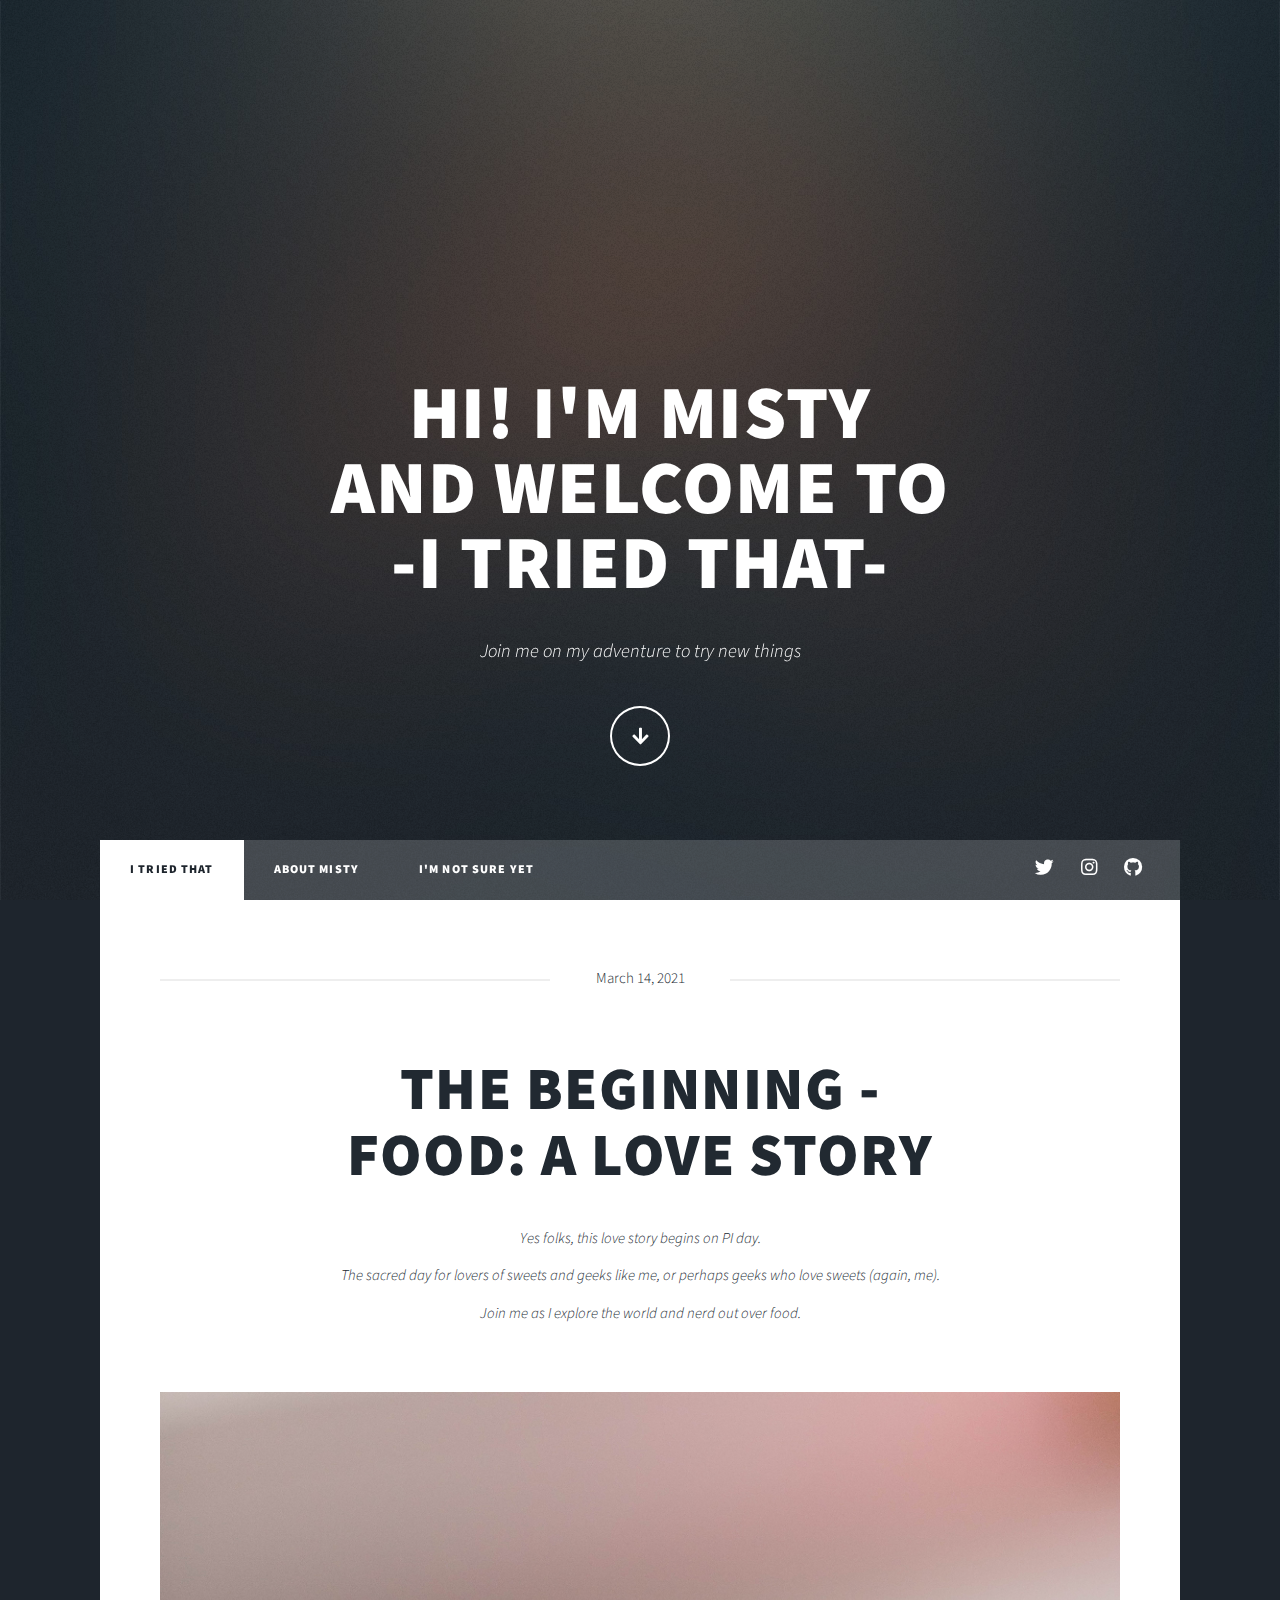
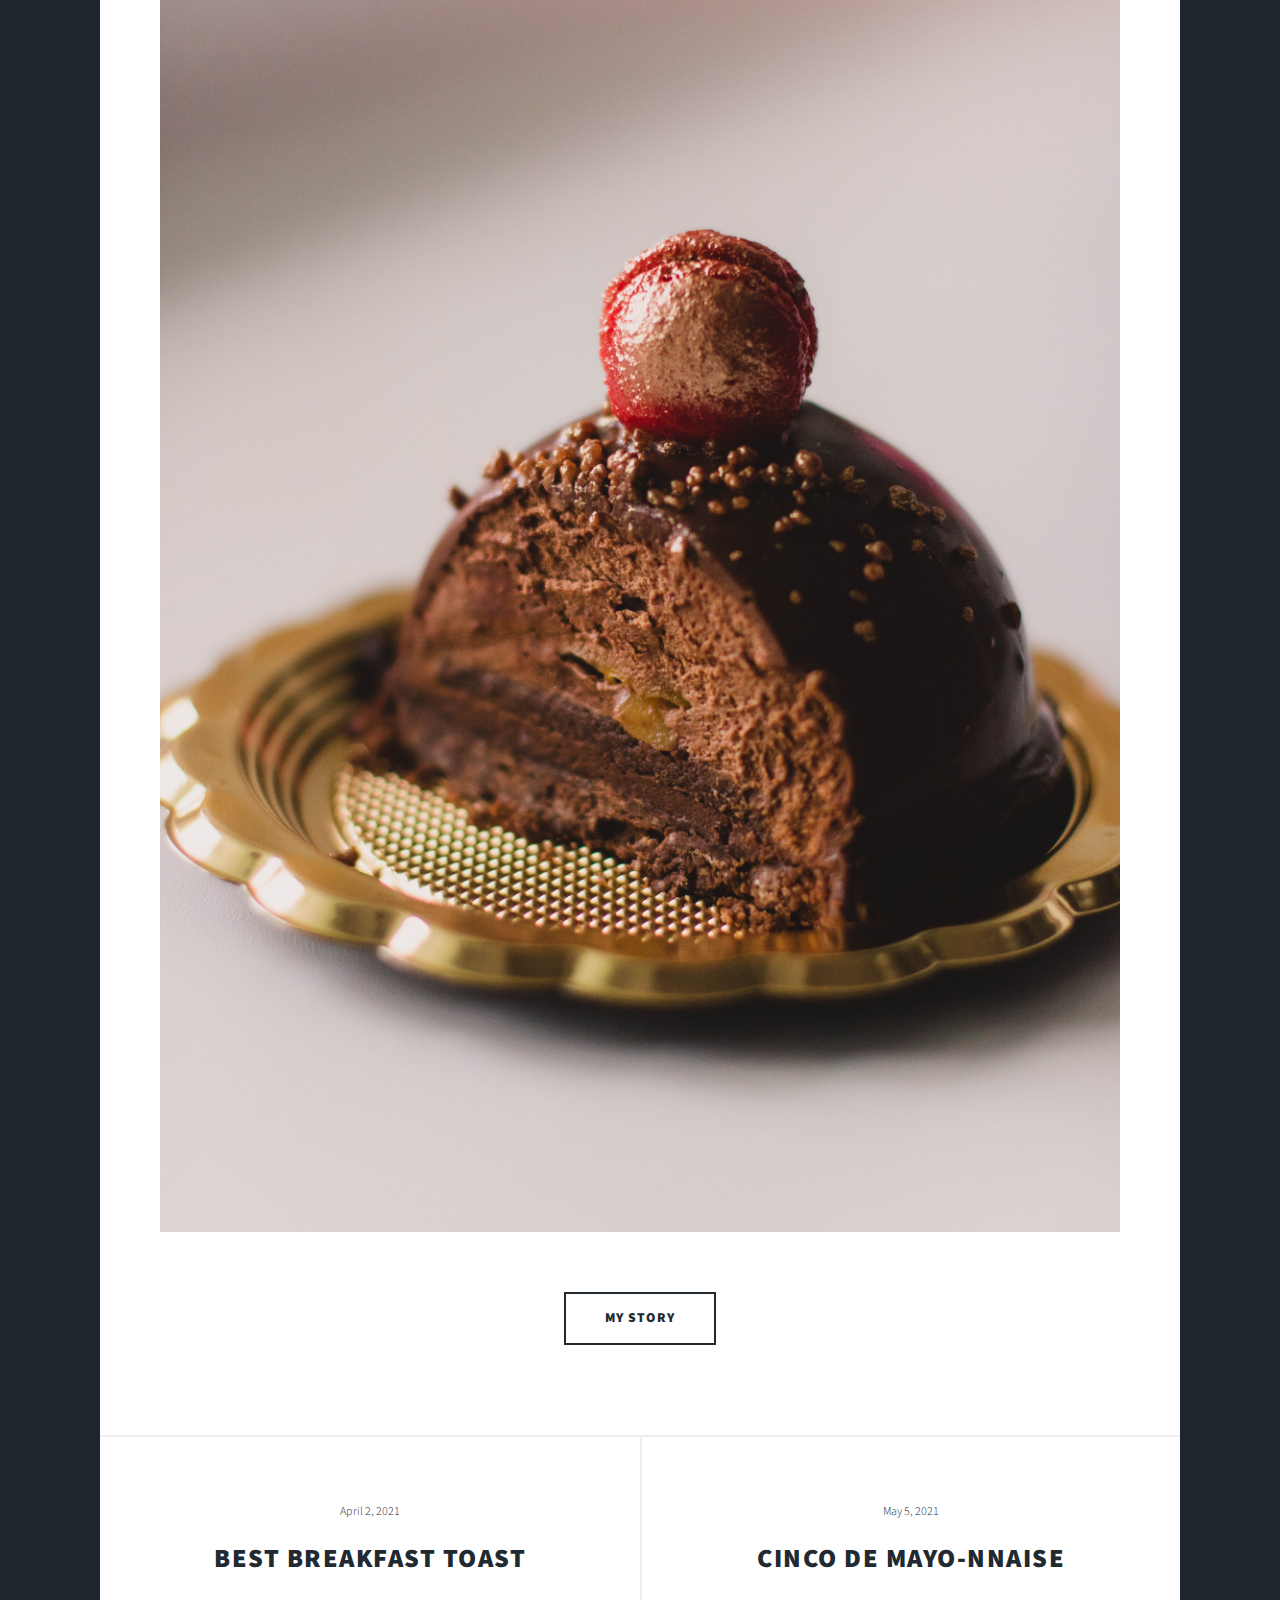
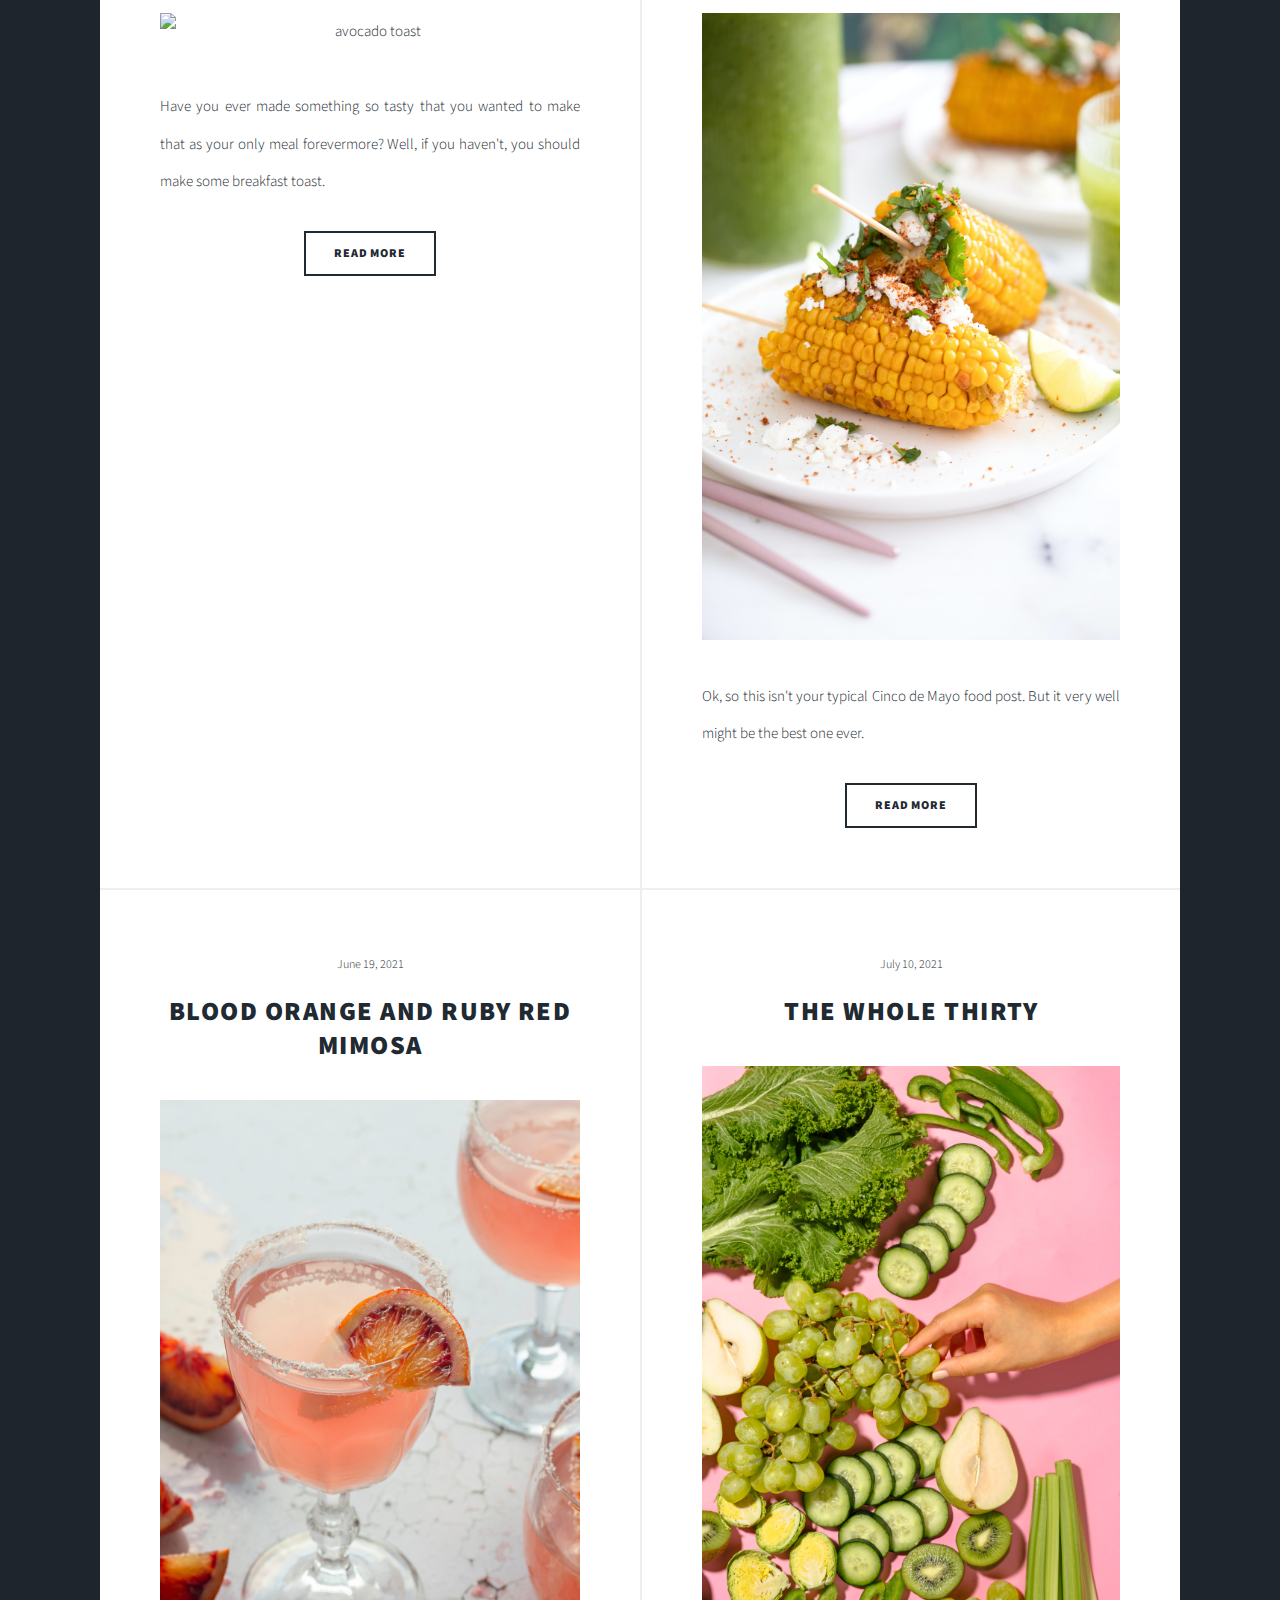
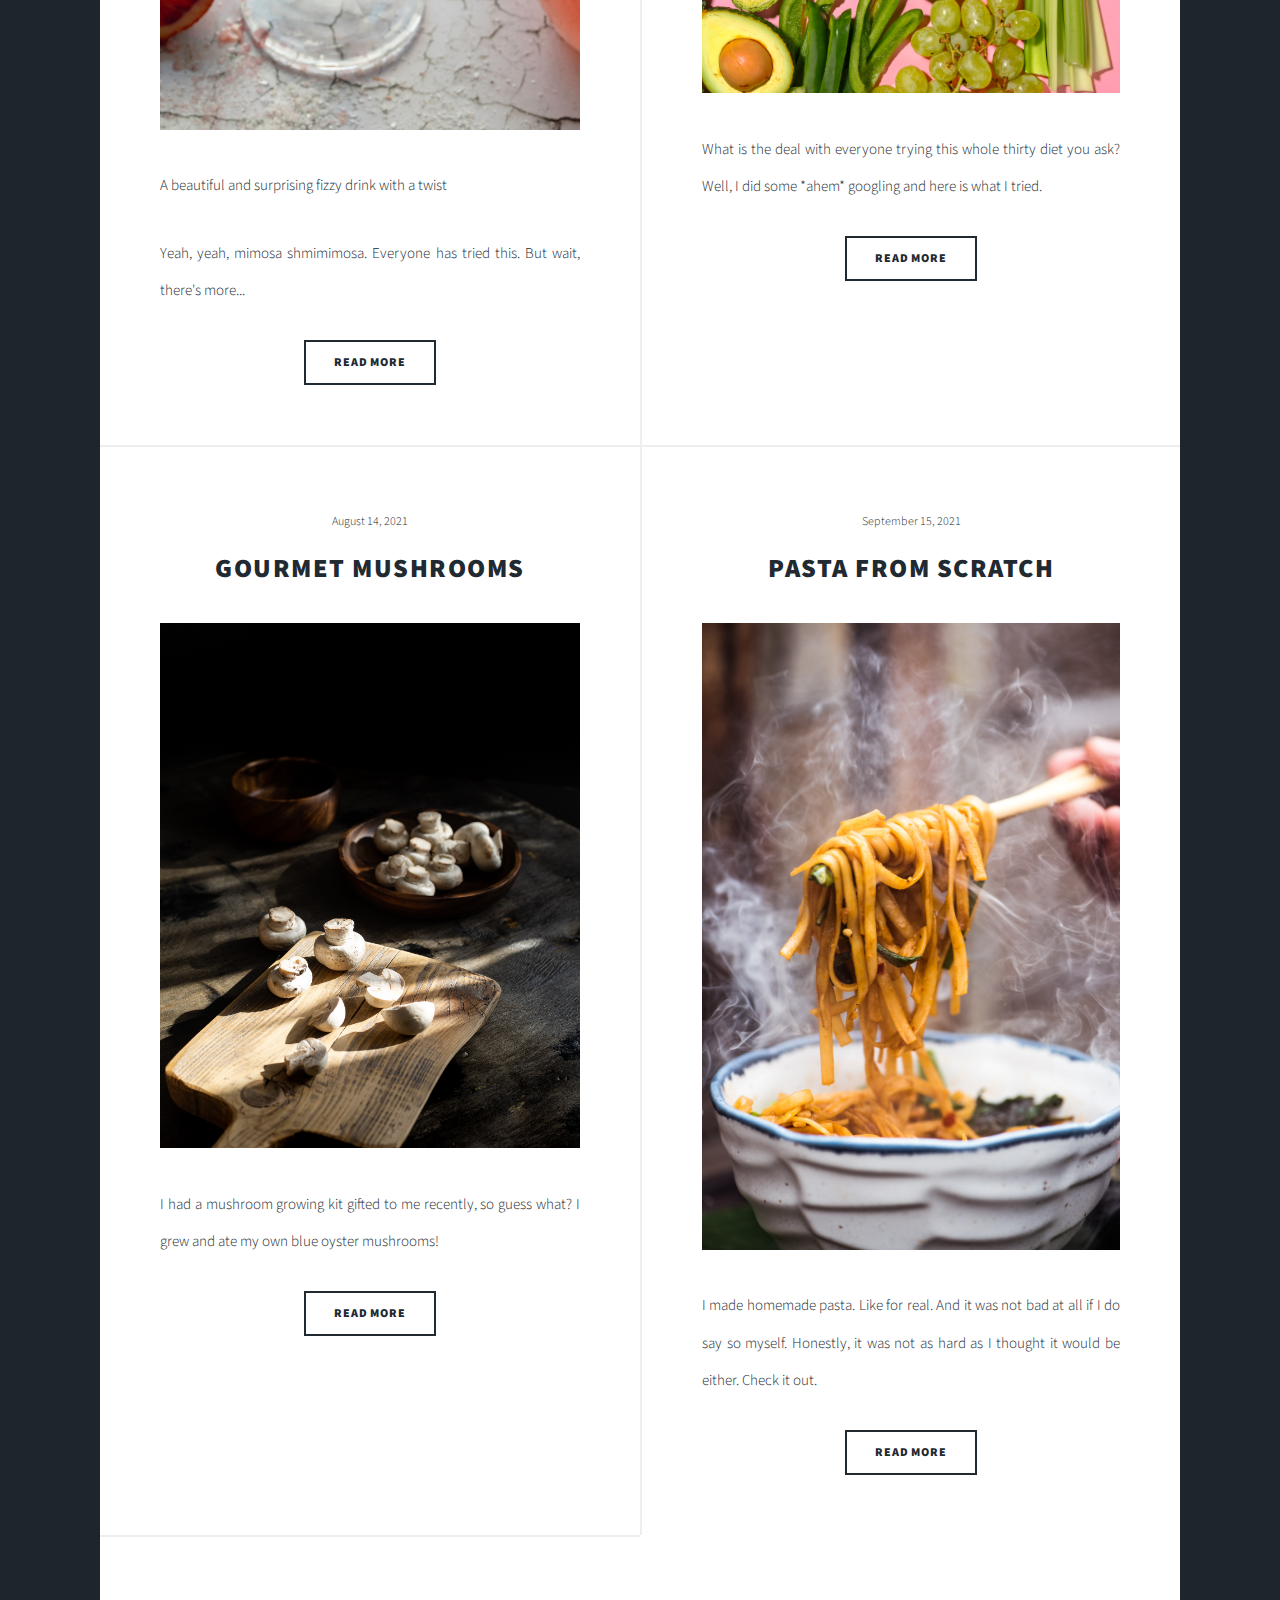
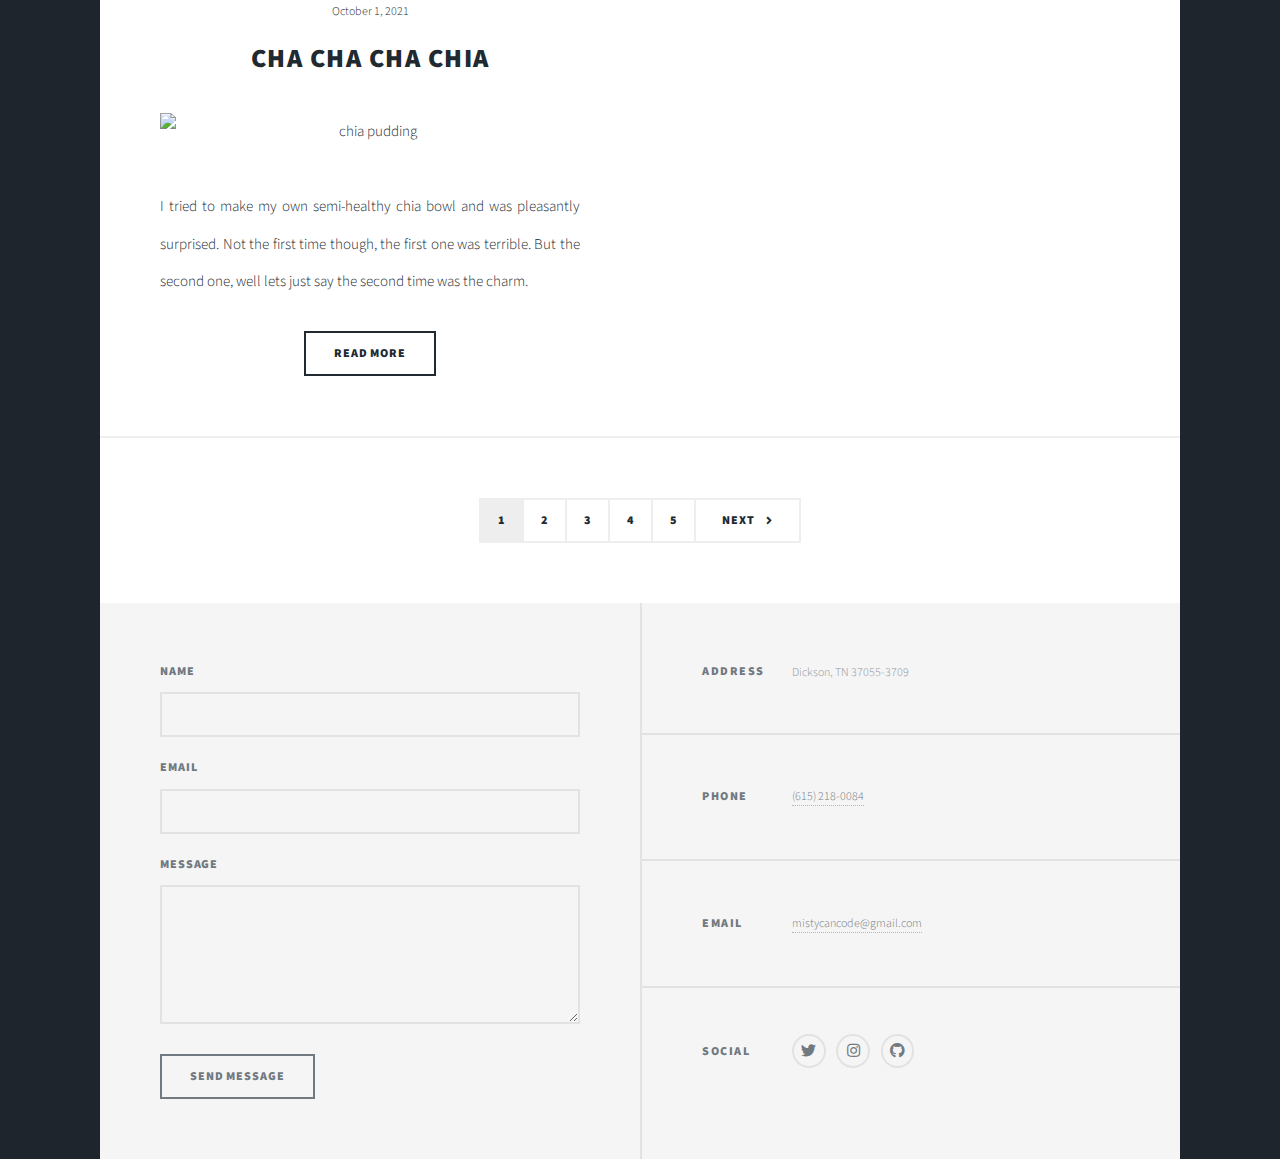
==== commit 5123eda3: "took out reddit" ====
--- a/index.html
+++ b/index.html
@@ -4,7 +4,7 @@
 	<head>
 		<title>I Tried That - The Blog</title>
 		<meta charset="utf-8" />
-		<meta name="viewport" content="width=device-width, initial-scale=1, user-scalable=no" />
+		<meta name="viewport" content="width=device-width, initial-scale=1" />
 		<link rel="stylesheet" href="css/food.css" />
 		<noscript><link rel="stylesheet" href="css/noscript.css" /></noscript>
 	</head>
@@ -38,7 +38,6 @@
 						<ul class="icons">
 							<li><a href="http://twitter.com/mistycancode" class="icon brands fa-twitter"><span class="label">Twitter</span></a></li>
 							<li><a href="http://instagram.com/me_be_we_n_lee" class="icon brands fa-instagram"><span class="label">Instagram</span></a></li>
-							<li><a href="http://reddit.com/imatropos" class="icon brands fa-reddit"><span class="label">Reddit</span></a></li>
 							<li><a href="https://github.com/mistycancode" class="icon brands fa-github"><span class="label">GitHub</span></a></li>
 						</ul>
 					</nav>
@@ -149,10 +148,12 @@
 									<a href="#" class="page active">1</a>
 									<a href="#" class="page">2</a>
 									<a href="#" class="page">3</a>
-									<span class="extra">&hellip;</span>
+									<a href="#" class="page">4</a>
+									<a href="#" class="page">5</a>
+									<!-- <span class="extra">&hellip;</span>
 									<a href="#" class="page">8</a>
 									<a href="#" class="page">9</a>
-									<a href="#" class="page">10</a>
+									<a href="#" class="page">10</a> -->
 									<a href="#" class="next">Next</a>
 								</div>
 							</footer>
@@ -200,7 +201,6 @@
 								<ul class="icons alt">
 									<li><a href="http://twitter.com/mistycancode" class="icon brands alt fa-twitter"><span class="label">Twitter</span></a></li>
 									<li><a href="http://instagram.com/me_be_we_n_lee" class="icon brands alt fa-instagram"><span class="label">Instagram</span></a></li>
-									<li><a href="http://reddit.com/imatropos" class="icon brands alt fa-reddit"><span class="label">Reddit</span></a></li>
 									<li><a href="https://github.com/mistycancode" class="icon brands alt fa-github"><span class="label">GitHub</span></a></li>
 								</ul>
 							</section>
